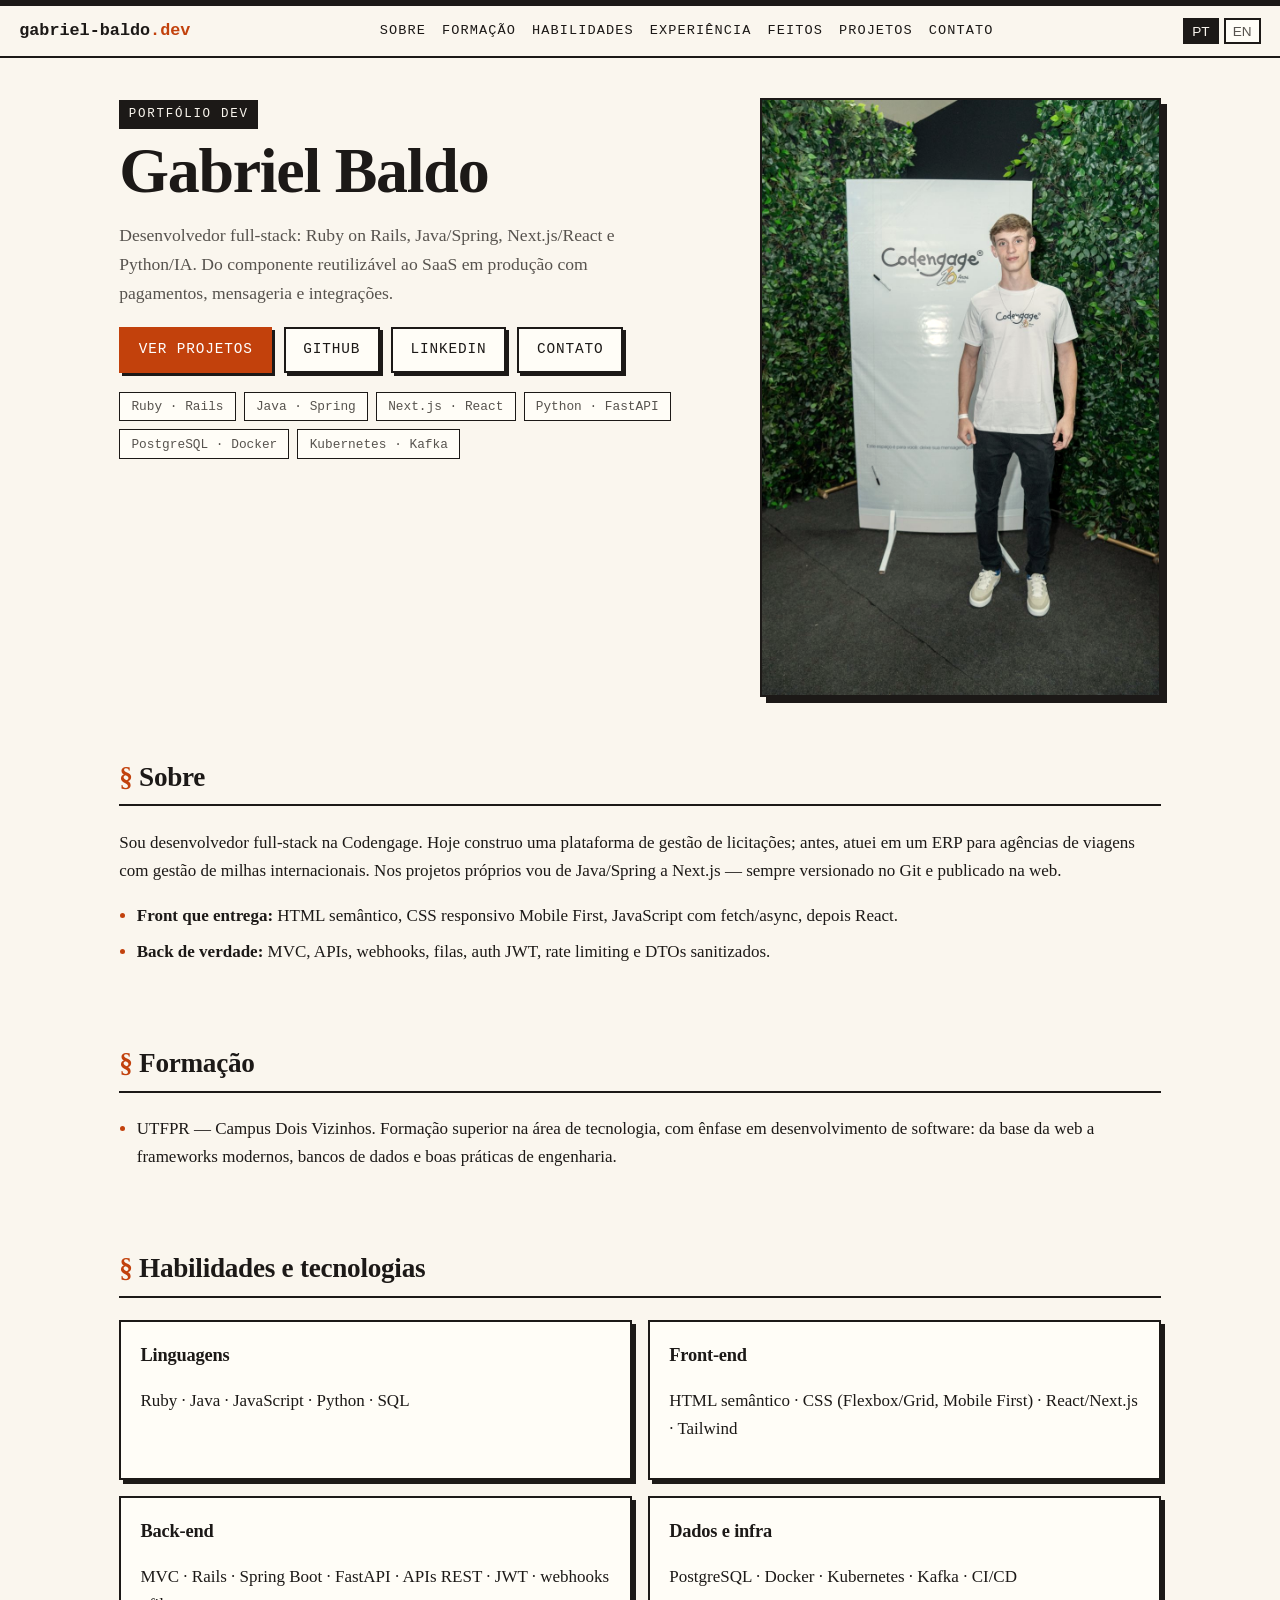
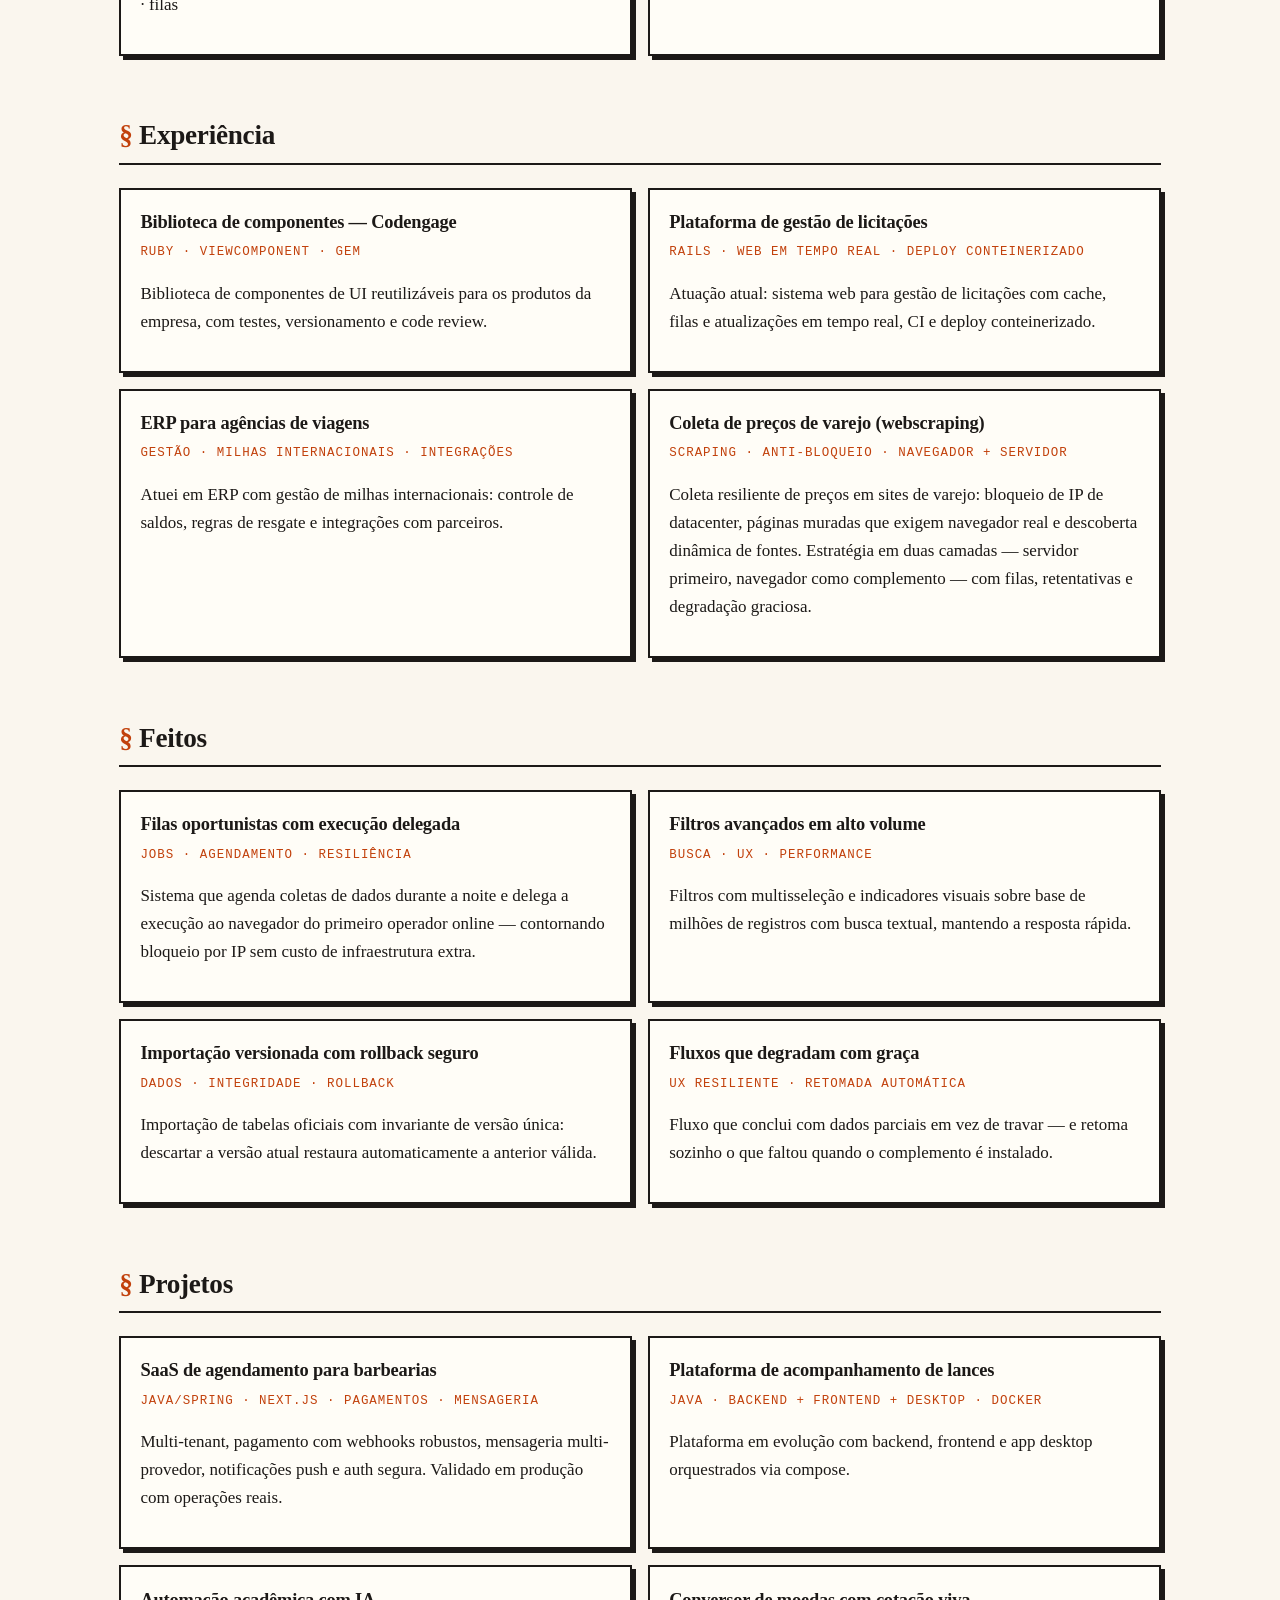
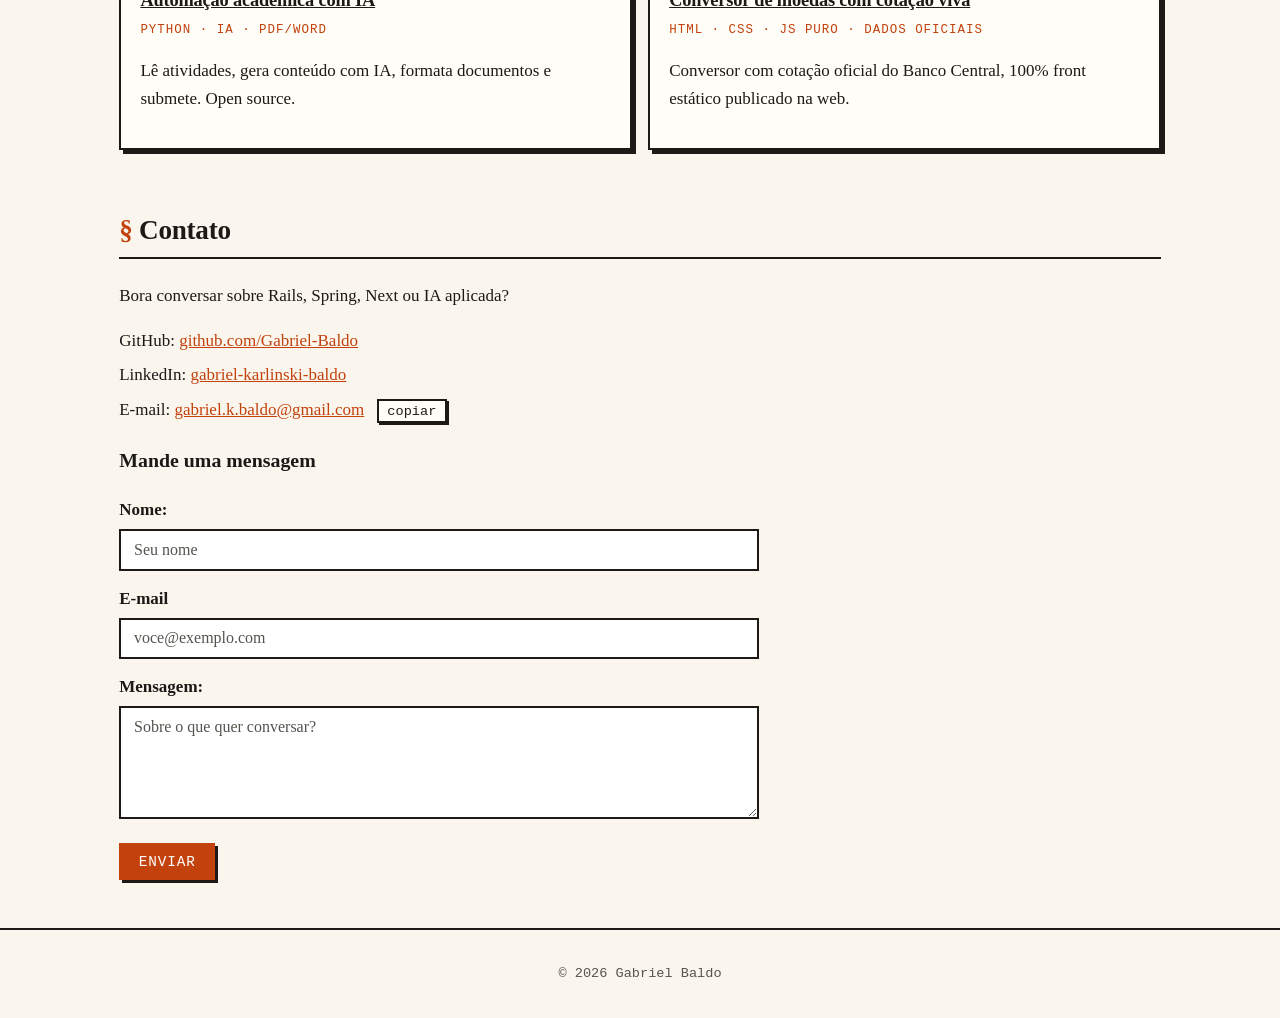
==== index.html @ fb7ac6d0 "feat: experiencia em webscraping de varejo e dificuldades" ====
<!DOCTYPE html>
<html lang="pt-BR">
<head>
  <meta charset="UTF-8">
  <meta name="viewport" content="width=device-width, initial-scale=1.0">
  <meta name="description" content="Gabriel Baldo — desenvolvedor full-stack (Ruby on Rails, Java/Spring, Next.js/React, Python/IA).">
  <meta property="og:title" content="Gabriel Baldo — Dev Portfolio">
  <meta property="og:description" content="Ruby on Rails · Java/Spring · Next.js/React · Python/IA.">
  <meta property="og:type" content="website">
  <meta property="og:image" content="assets/img/hero.jpg">
  <title>Gabriel Baldo — Dev Portfolio</title>
  <link rel="stylesheet" href="css/style.css">
  <link rel="icon" href="data:image/svg+xml,<svg xmlns='http://www.w3.org/2000/svg' viewBox='0 0 64 64'><rect width='64' height='64' fill='%231c1917'/><text x='32' y='43' font-family='monospace' font-size='28' font-weight='bold' fill='%23faf6ee' text-anchor='middle'>GB</text></svg>">
</head>
<body>
  <header class="topo">
    <a class="logo" href="#inicio">gabriel-baldo<span>.dev</span></a>
    <button id="menu-btn" aria-label="Abrir menu" aria-expanded="false">☰</button>
    <nav id="menu">
      <a href="#sobre" data-i18n="nav.sobre">Sobre</a>
      <a href="#formacao" data-i18n="nav.formacao">Formação</a>
      <a href="#habilidades" data-i18n="nav.habilidades">Habilidades</a>
      <a href="#experiencia" data-i18n="nav.experiencia">Experiência</a>
      <a href="#feitos" data-i18n="nav.feitos">Feitos</a>
      <a href="#projetos" data-i18n="nav.projetos">Projetos</a>
      <a href="#contato" data-i18n="nav.contato">Contato</a>
    </nav>
    <div class="lang-toggle" role="group" aria-label="Idioma / Language">
      <button type="button" data-lang="pt" aria-pressed="true" title="Português">PT</button>
      <button type="button" data-lang="en" aria-pressed="false" title="English">EN</button>
    </div>
  </header>

  <main id="inicio">
    <section class="hero">
      <div class="hero-texto">
        <p class="kicker" data-i18n="hero.kicker">Portfólio dev</p>
        <h1>Gabriel Baldo</h1>
        <p class="sub" data-i18n="hero.sub">Desenvolvedor full-stack: Ruby on Rails, Java/Spring, Next.js/React e Python/IA. Do componente reutilizável ao SaaS em produção com pagamentos, mensageria e integrações.</p>
        <div class="cta">
          <a class="btn primario" href="#projetos" data-i18n="cta.projetos">Ver projetos</a>
          <a class="btn" href="https://github.com/Gabriel-Baldo" target="_blank" rel="noopener">GitHub</a>
          <a class="btn" href="https://www.linkedin.com/in/gabriel-karlinski-baldo/" target="_blank" rel="noopener">LinkedIn</a>
          <a class="btn" href="#contato" data-i18n="cta.contato">Contato</a>
        </div>
        <ul class="stack-chips" aria-label="Stack principal">
          <li>Ruby · Rails</li>
          <li>Java · Spring</li>
          <li>Next.js · React</li>
          <li>Python · FastAPI</li>
          <li>PostgreSQL · Docker</li>
          <li>Kubernetes · Kafka</li>
        </ul>
      </div>
      <figure class="hero-foto">
        <img src="assets/img/hero.jpg" alt="Gabriel Baldo" width="900" height="1350" loading="eager" data-i18n-alt="hero.alt">
      </figure>
    </section>

    <section id="sobre">
      <h2 data-i18n="sobre.h2">Sobre</h2>
      <p data-i18n="sobre.p">Sou desenvolvedor full-stack na Codengage. No dia a dia construo uma plataforma de gestão de licitações e um ERP para agências de viagens com gestão de milhas internacionais. Nos projetos próprios vou de Java/Spring a Next.js — sempre versionado no Git e publicado na web.</p>
      <ul class="destaques">
        <li data-i18n-html="sobre.li1"><strong>Front que entrega:</strong> HTML semântico, CSS responsivo Mobile First, JavaScript com fetch/async, depois React.</li>
        <li data-i18n-html="sobre.li2"><strong>Back de verdade:</strong> MVC, APIs, webhooks, filas, auth JWT, rate limiting e DTOs sanitizados.</li>
      </ul>
    </section>

    <section id="formacao">
      <h2 data-i18n="formacao.h2">Formação</h2>
      <ul>
        <li data-i18n="formacao.li1"><strong>UTFPR — Campus Dois Vizinhos.</strong> Formação superior na área de tecnologia, com ênfase em desenvolvimento de software: da base da web a frameworks modernos, bancos de dados e boas práticas de engenharia.</li>
      </ul>
    </section>

    <section id="habilidades">
      <h2 data-i18n="hab.h2">Habilidades e tecnologias</h2>
      <div class="grid">
        <article class="card">
          <h3 data-i18n="hab.c1h">Linguagens</h3>
          <p>Ruby · Java · JavaScript · Python · SQL</p>
        </article>
        <article class="card">
          <h3 data-i18n="hab.c2h">Front-end</h3>
          <p data-i18n="hab.c2p">HTML semântico · CSS (Flexbox/Grid, Mobile First) · React/Next.js · Tailwind</p>
        </article>
        <article class="card">
          <h3 data-i18n="hab.c3h">Back-end</h3>
          <p data-i18n="hab.c3p">MVC · Rails · Spring Boot · FastAPI · APIs REST · JWT · webhooks · filas</p>
        </article>
        <article class="card">
          <h3 data-i18n="hab.c4h">Dados e infra</h3>
          <p data-i18n="hab.c4p">PostgreSQL · Docker · Kubernetes · Kafka · CI/CD</p>
        </article>
      </div>
    </section>

    <section id="experiencia">
      <h2 data-i18n="exp.h2">Experiência</h2>
      <div class="grid">
        <article class="card">
          <h3 data-i18n="exp.c1h">Codengage — Desenvolvedor full-stack</h3>
          <p class="meta" data-i18n="exp.c1m">Ruby · Componentes reutilizáveis · Produtos web</p>
          <p data-i18n="exp.c1p">Atuação em produtos da empresa, do componente reutilizável à regra de negócio, com testes, code review e deploy contínuo.</p>
        </article>
        <article class="card">
          <h3 data-i18n="exp.c2h">Plataforma de gestão de licitações</h3>
          <p class="meta" data-i18n="exp.c2m">Rails · Web em tempo real · Deploy conteinerizado</p>
          <p data-i18n="exp.c2p">Sistema web para gestão de licitações com cache, filas e atualizações em tempo real, CI e deploy conteinerizado.</p>
        </article>
        <article class="card">
          <h3 data-i18n="exp.c3h">ERP para agências de viagens</h3>
          <p class="meta" data-i18n="exp.c3m">Gestão · Milhas internacionais · Integrações</p>
          <p data-i18n="exp.c3p">Atuei em ERP com gestão de milhas internacionais: controle de saldos, regras de resgate e integrações com parceiros.</p>
        </article>
        <article class="card">
          <h3 data-i18n="exp.c4h">Coleta de preços de varejo (webscraping)</h3>
          <p class="meta" data-i18n="exp.c4m">Scraping · Anti-bloqueio · Navegador + servidor</p>
          <p data-i18n="exp.c4p">Coleta resiliente de preços em sites de varejo: bloqueio de IP de datacenter, páginas muradas que exigem navegador real e descoberta dinâmica de fontes. Estratégia em duas camadas — servidor primeiro, navegador como complemento — com filas, retentativas e degradação graciosa.</p>
        </article>
      </div>
    </section>

    <section id="feitos">
      <h2 data-i18n="feat.h2">Feitos</h2>
      <div class="grid">
        <article class="card">
          <h3 data-i18n="feat.c1h">Filas oportunistas com execução delegada</h3>
          <p class="meta" data-i18n="feat.c1m">Jobs · Agendamento · Resiliência</p>
          <p data-i18n="feat.c1p">Sistema que agenda coletas de dados durante a noite e delega a execução ao navegador do primeiro operador online — contornando bloqueio por IP sem custo de infraestrutura extra.</p>
        </article>
        <article class="card">
          <h3 data-i18n="feat.c2h">Filtros avançados em alto volume</h3>
          <p class="meta" data-i18n="feat.c2m">Busca · UX · Performance</p>
          <p data-i18n="feat.c2p">Filtros com multisseleção e indicadores visuais sobre base de milhões de registros com busca textual, mantendo a resposta rápida.</p>
        </article>
        <article class="card">
          <h3 data-i18n="feat.c3h">Importação versionada com rollback seguro</h3>
          <p class="meta" data-i18n="feat.c3m">Dados · Integridade · Rollback</p>
          <p data-i18n="feat.c3p">Importação de tabelas oficiais com invariante de versão única: descartar a versão atual restaura automaticamente a anterior válida.</p>
        </article>
        <article class="card">
          <h3 data-i18n="feat.c4h">Fluxos que degradam com graça</h3>
          <p class="meta" data-i18n="feat.c4m">UX resiliente · Retomada automática</p>
          <p data-i18n="feat.c4p">Fluxo que conclui com dados parciais em vez de travar — e retoma sozinho o que faltou quando o complemento é instalado.</p>
        </article>
      </div>
    </section>

    <section id="projetos">
      <h2 data-i18n="proj.h2">Projetos</h2>
      <div class="grid">
        <article class="card">
          <h3 data-i18n="proj.c1h">SaaS de agendamento para barbearias</h3>
          <p class="meta" data-i18n="proj.c1m">Java/Spring · Next.js · Pagamentos · Mensageria</p>
          <p data-i18n="proj.c1p">Multi-tenant, pagamento com webhooks robustos, mensageria multi-provedor, notificações push e auth segura. Validado em produção com operações reais.</p>
        </article>
        <article class="card">
          <h3 data-i18n="proj.c2h">Plataforma de acompanhamento de lances</h3>
          <p class="meta" data-i18n="proj.c2m">Java · Backend + frontend + desktop · Docker</p>
          <p data-i18n="proj.c2p">Plataforma em evolução com backend, frontend e app desktop orquestrados via compose.</p>
        </article>
        <article class="card">
          <h3><a href="https://github.com/Gabriel-Baldo/moodle-workflow" target="_blank" rel="noopener" data-i18n="proj.c3h">Automação acadêmica com IA</a></h3>
          <p class="meta" data-i18n="proj.c3m">Python · IA · PDF/Word</p>
          <p data-i18n="proj.c3p">Lê atividades, gera conteúdo com IA, formata documentos e submete. Open source.</p>
        </article>
        <article class="card">
          <h3><a href="https://github.com/Gabriel-Baldo/cambio-hoje" target="_blank" rel="noopener" data-i18n="proj.c4h">Conversor de moedas com cotação viva</a></h3>
          <p class="meta" data-i18n="proj.c4m">HTML · CSS · JS puro · Dados oficiais</p>
          <p data-i18n="proj.c4p">Conversor com cotação oficial do Banco Central, 100% front estático publicado na web.</p>
        </article>
      </div>
    </section>

    <section id="contato">
      <h2 data-i18n="cont.h2">Contato</h2>
      <p data-i18n="cont.p">Bora conversar sobre Rails, Spring, Next ou IA aplicada?</p>
      <ul class="contato-lista">
        <li>GitHub: <a href="https://github.com/Gabriel-Baldo" target="_blank" rel="noopener">github.com/Gabriel-Baldo</a></li>
        <li>LinkedIn: <a href="https://www.linkedin.com/in/gabriel-karlinski-baldo/" target="_blank" rel="noopener">gabriel-karlinski-baldo</a></li>
        <li><span data-i18n="cont.email">E-mail</span>: <a href="mailto:gabriel.k.baldo@gmail.com">gabriel.k.baldo@gmail.com</a> <button id="copiar-email" type="button" data-i18n="cont.copiar">copiar</button></li>
      </ul>
      <h3 data-i18n="cont.fh">Mande uma mensagem</h3>
      <form id="contato-form" action="mailto:gabriel.k.baldo@gmail.com" method="post" enctype="text/plain">
        <div>
          <label for="f-nome" data-i18n="cont.nome">Nome:</label>
          <input type="text" id="f-nome" name="nome" required data-i18n-ph="cont.nomePh" placeholder="Seu nome">
        </div>
        <div>
          <label for="f-email" data-i18n="cont.email">E-mail:</label>
          <input type="email" id="f-email" name="email" required data-i18n-ph="cont.emailPh" placeholder="voce@exemplo.com">
        </div>
        <div>
          <label for="f-msg" data-i18n="cont.msg">Mensagem:</label>
          <textarea id="f-msg" name="mensagem" rows="5" required data-i18n-ph="cont.msgPh" placeholder="Sobre o que quer conversar?"></textarea>
        </div>
        <button class="btn primario" type="submit" data-i18n="cont.enviar">Enviar</button>
      </form>
    </section>
  </main>

  <footer>
    <p>© <span id="ano">2026</span> Gabriel Baldo</p>
  </footer>

  <script src="js/main.js"></script>
</body>
</html>
---- css/style.css ----
/* Portfolio — identidade editorial: papel, tinta e um laranja queimado.
   Mobile First: a base é a experiência em telas pequenas;
   telas maiores ganham regras em @media (min-width: ...) no final. */
:root {
  --papel: #faf6ee;
  --tinta: #1c1917;
  --suave: #57534e;
  --linha: #1c1917;
  --queimado: #c2410c;
  --queimado-fundo: #ffedd5;
  --cartao: #fffdf7;
  --max: 1080px;
}
* { box-sizing: border-box; }
html { scroll-behavior: smooth; }
body {
  margin: 0;
  background: var(--papel);
  color: var(--tinta);
  font: 17px/1.65 Georgia, 'Times New Roman', serif;
  border-top: 6px solid var(--tinta);
}
img { max-width: 100%; height: auto; }
a { color: var(--queimado); }
a:hover { color: var(--tinta); }

/* Topo: masthead de jornal */
.topo {
  position: sticky; top: 0; z-index: 10;
  display: flex; align-items: center; justify-content: space-between; gap: .6rem;
  padding: .7rem 1.2rem;
  background: var(--papel);
  border-bottom: 2px solid var(--linha);
}
.logo {
  font-family: ui-monospace, 'Cascadia Mono', Menlo, Consolas, monospace;
  font-weight: 700; font-size: .95rem; color: var(--tinta); text-decoration: none;
  white-space: nowrap;
}
.logo:hover { color: var(--queimado); text-decoration: none; }
.logo span { color: var(--queimado); }
#menu-btn {
  background: var(--cartao); color: var(--tinta);
  border: 2px solid var(--linha); border-radius: 0;
  padding: .3rem .6rem; font-size: 1.1rem; cursor: pointer;
  box-shadow: 3px 3px 0 var(--linha);
}
#menu-btn:hover { background: var(--queimado-fundo); }
#menu-btn:active { box-shadow: 0 0 0 var(--linha); transform: translate(3px, 3px); }
#menu {
  display: none;
  position: absolute; top: 100%; right: .8rem;
  flex-direction: column; gap: .4rem;
  background: var(--cartao);
  border: 2px solid var(--linha); box-shadow: 4px 4px 0 var(--linha);
  padding: .8rem 1rem;
}
#menu.aberto { display: flex; }
#menu a {
  color: var(--tinta); text-decoration: none;
  font-family: ui-monospace, Menlo, Consolas, monospace;
  font-size: .85rem; text-transform: uppercase; letter-spacing: .08em;
}
#menu a:hover { color: var(--queimado); }

/* Toggle de idioma */
.lang-toggle { display: flex; gap: .3rem; }
.lang-toggle button {
  background: var(--cartao); color: var(--suave);
  border: 2px solid var(--linha); border-radius: 0;
  padding: .2rem .45rem; cursor: pointer; font-size: .85rem;
}
.lang-toggle button:hover { color: var(--tinta); }
.lang-toggle button[aria-pressed="true"] {
  background: var(--tinta); color: var(--papel); border-color: var(--tinta);
}

/* Conteúdo */
main { max-width: var(--max); margin: 0 auto; padding: 0 1.2rem 3rem; }
section { padding: 2.2rem 0 0; }
.kicker {
  display: inline-block;
  font-family: ui-monospace, Menlo, Consolas, monospace;
  font-size: .78rem; text-transform: uppercase; letter-spacing: .14em;
  color: var(--papel); background: var(--tinta);
  padding: .25rem .6rem; margin: 0;
}
h1 {
  font-size: clamp(2.4rem, 9vw, 4rem);
  line-height: 1.02; letter-spacing: -0.02em;
  margin: .6rem 0 .4rem;
}
h2 {
  font-size: 1.5rem; letter-spacing: -0.01em;
  border-bottom: 2px solid var(--linha); padding-bottom: .3rem;
}
h2::before { content: "§ "; color: var(--queimado); }
.sub { color: var(--suave); max-width: 60ch; font-size: 1.1rem; }

/* Hero empilhado no mobile */
.hero { display: grid; grid-template-columns: 1fr; gap: 1.5rem; padding-top: 2rem; }
.cta { display: flex; gap: .7rem; flex-wrap: wrap; margin: 1.2rem 0; }
.btn {
  display: inline-block; padding: .55rem 1.1rem;
  border: 2px solid var(--linha); border-radius: 0;
  color: var(--tinta); text-decoration: none; background: var(--cartao);
  font-family: ui-monospace, Menlo, Consolas, monospace;
  font-size: .9rem; text-transform: uppercase; letter-spacing: .06em;
  box-shadow: 3px 3px 0 var(--linha);
  cursor: pointer;
}
.btn:hover { background: var(--queimado-fundo); color: var(--tinta); text-decoration: none; }
.btn:active { box-shadow: 0 0 0 var(--linha); transform: translate(3px, 3px); }
.btn.primario { background: var(--queimado); border-color: var(--queimado); color: #fff; box-shadow: 3px 3px 0 var(--tinta); }
.btn.primario:hover { background: var(--tinta); color: #fff; }
.stack-chips { display: flex; flex-wrap: wrap; gap: .5rem; padding: 0; list-style: none; }
.stack-chips li {
  border: 1px solid var(--linha); background: var(--cartao);
  padding: .2rem .7rem;
  font-family: ui-monospace, Menlo, Consolas, monospace;
  font-size: .8rem; color: var(--suave);
}
.hero-foto { margin: 0; border: 2px solid var(--linha); box-shadow: 6px 6px 0 var(--linha); }
.hero-foto img, .foto img { width: 100%; height: auto; display: block; filter: sepia(.18) contrast(1.02); }
figcaption {
  font-family: ui-monospace, Menlo, Consolas, monospace;
  font-size: .78rem; color: var(--suave);
  border-top: 2px solid var(--linha); padding: .4rem .6rem;
  background: var(--cartao);
}

/* Cards: papel com sombra dura */
.grid { display: grid; grid-template-columns: 1fr; gap: 1rem; }
.card {
  background: var(--cartao); border: 2px solid var(--linha);
  box-shadow: 4px 4px 0 var(--linha);
  padding: 1.1rem 1.2rem;
}
.card h3 { margin: 0 0 .3rem; font-size: 1.15rem; letter-spacing: -0.01em; }
.card h3 a { color: var(--tinta); }
.card h3 a:hover { color: var(--queimado); }
.meta {
  font-family: ui-monospace, Menlo, Consolas, monospace;
  font-size: .78rem; text-transform: uppercase; letter-spacing: .08em;
  color: var(--queimado); margin: 0 0 .6rem;
}
#formacao ul, .destaques { padding-left: 1.1rem; }
#formacao li, .destaques li { margin-bottom: .5rem; }
#formacao li::marker, .destaques li::marker { color: var(--queimado); }
.contato-lista { list-style: none; padding: 0; }
.contato-lista li { margin: .4rem 0; }
#copiar-email {
  margin-left: .5rem; cursor: pointer;
  background: var(--cartao); color: var(--tinta);
  border: 2px solid var(--linha); padding: .15rem .55rem;
  font-family: ui-monospace, Menlo, Consolas, monospace; font-size: .85rem;
  box-shadow: 2px 2px 0 var(--linha);
}
#copiar-email:hover { background: var(--queimado-fundo); }

/* Formulário */
form { max-width: 100%; }
form div { margin-bottom: .9rem; }
label { display: block; font-weight: 700; margin-bottom: .3rem; }
input, textarea {
  width: 100%; max-width: 100%;
  padding: .6rem .8rem; font-size: 1rem; font-family: inherit;
  color: var(--tinta); background: #fff;
  border: 2px solid var(--linha); border-radius: 0;
}
input:focus, textarea:focus { outline: 3px solid var(--queimado-fundo); border-color: var(--queimado); }
textarea { resize: vertical; }
input::placeholder, textarea::placeholder { color: var(--suave); }

footer {
  border-top: 2px solid var(--linha);
  text-align: center; color: var(--suave);
  font-family: ui-monospace, Menlo, Consolas, monospace; font-size: .85rem;
  padding: 1.2rem;
}

/* Telas médias: 2 colunas nos cards */
@media (min-width: 600px) {
  .grid { grid-template-columns: repeat(2, 1fr); }
}

/* Telas grandes: hero lado a lado + navegação inline */
@media (min-width: 900px) {
  h2 { font-size: 1.7rem; }
  .logo { font-size: 1.05rem; }
  .hero { grid-template-columns: 1.2fr .8fr; gap: 2.5rem; align-items: start; padding-top: 2.5rem; }
  #menu-btn { display: none; }
  #menu {
    display: flex; position: static;
    flex-direction: row; gap: 1rem;
    background: none; border: none; box-shadow: none; padding: 0;
  }
  form { max-width: 640px; }
}
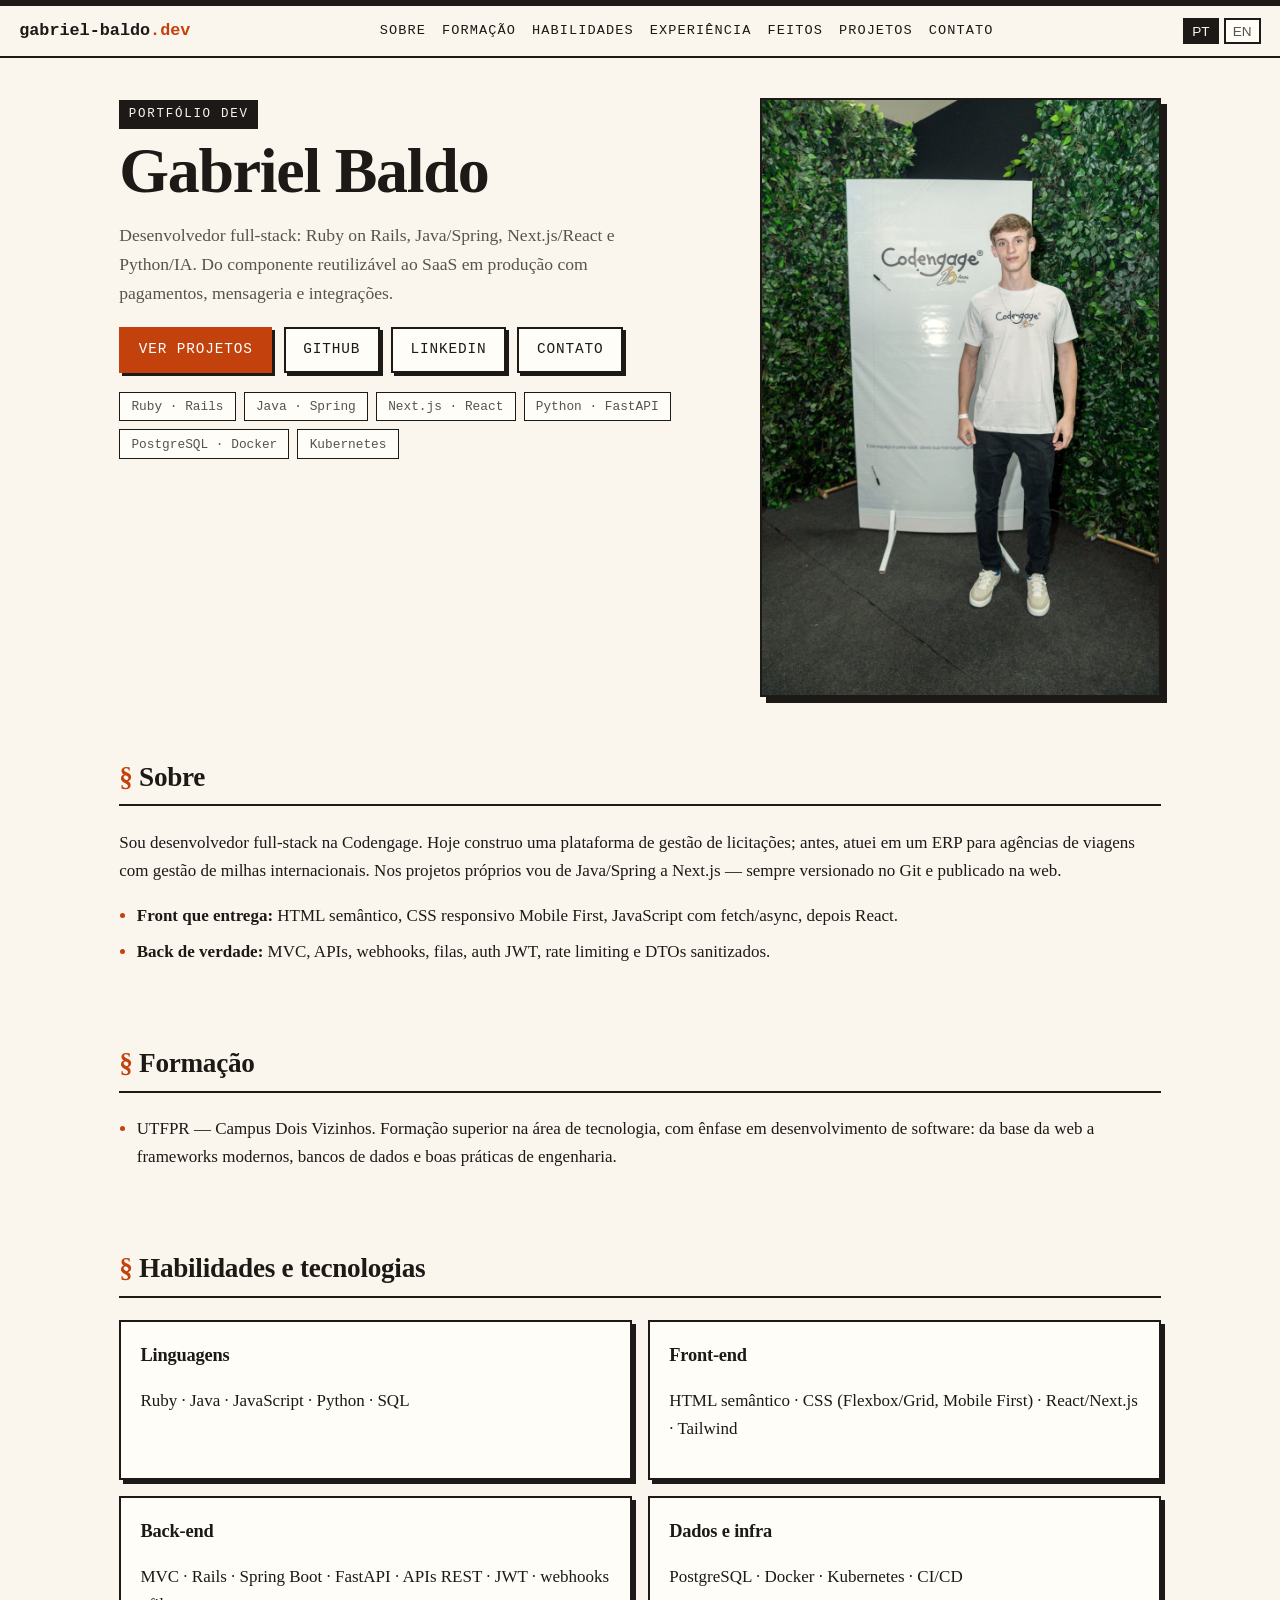
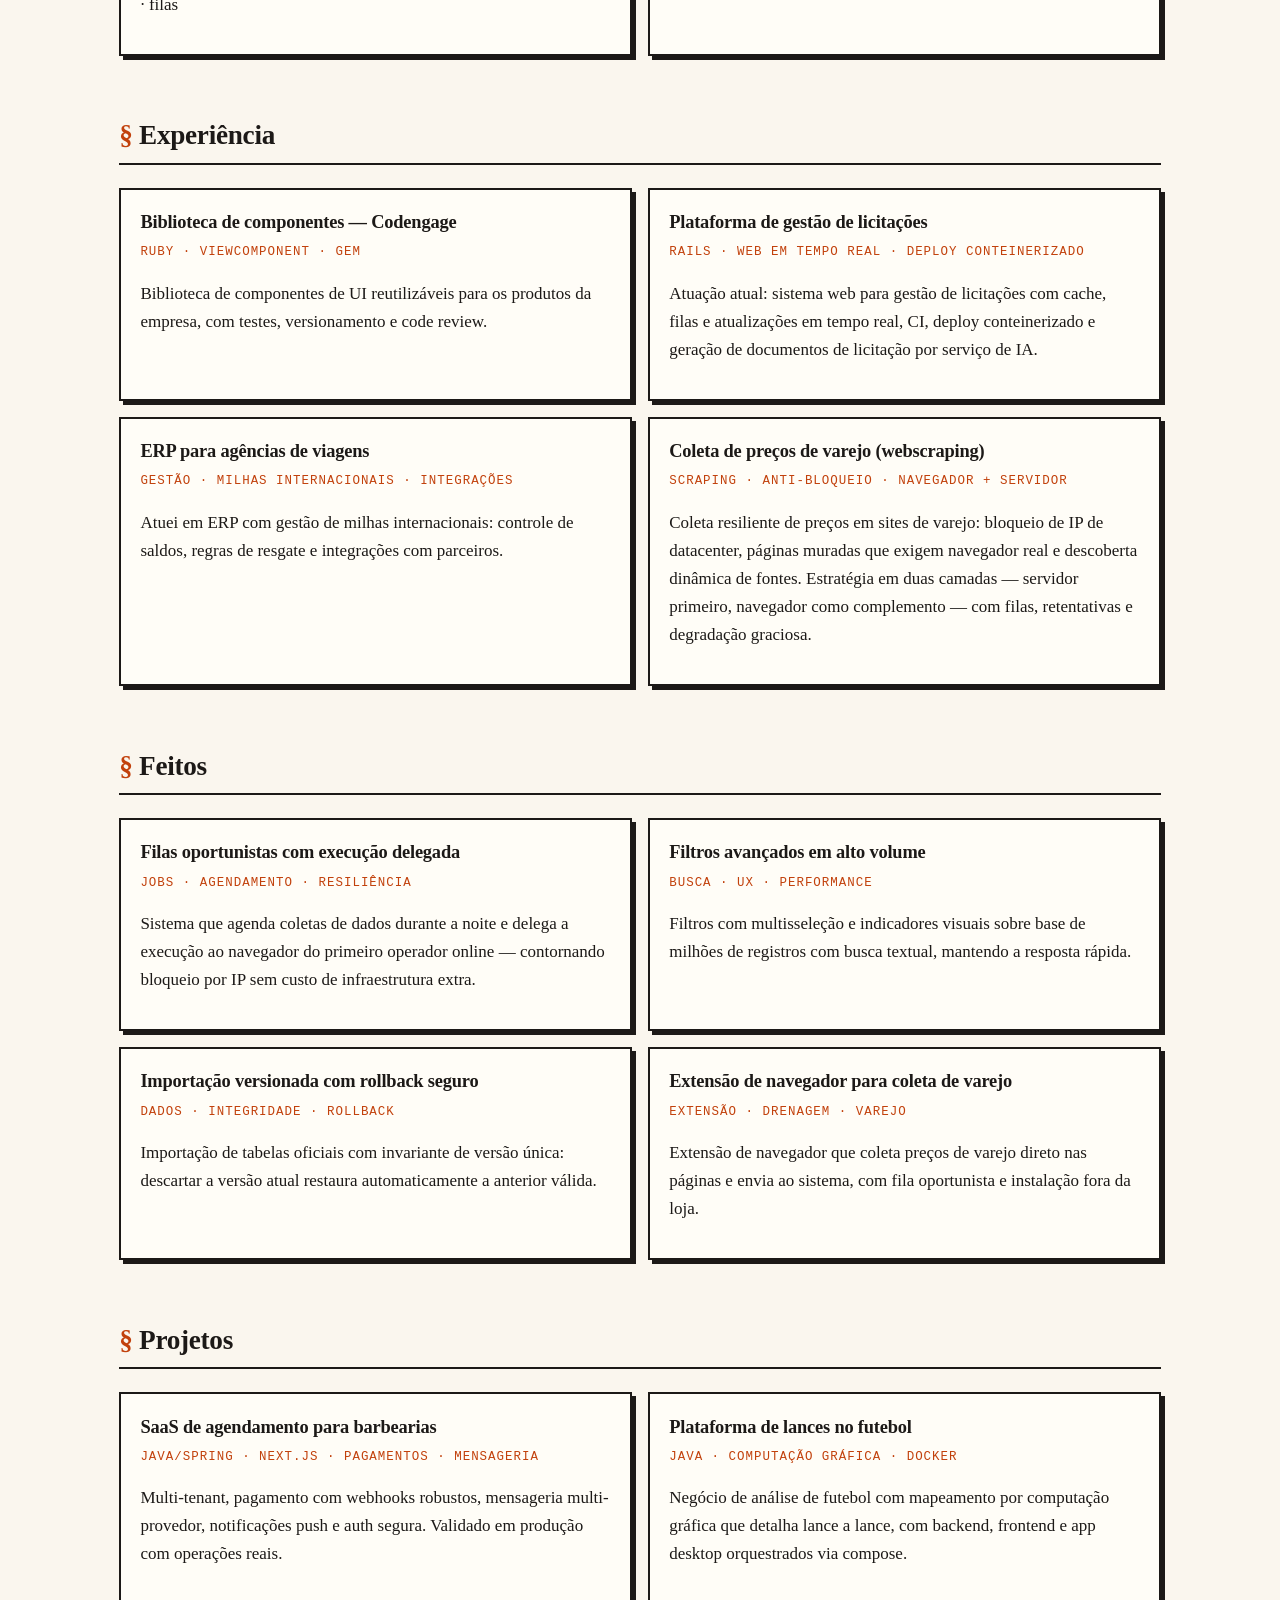
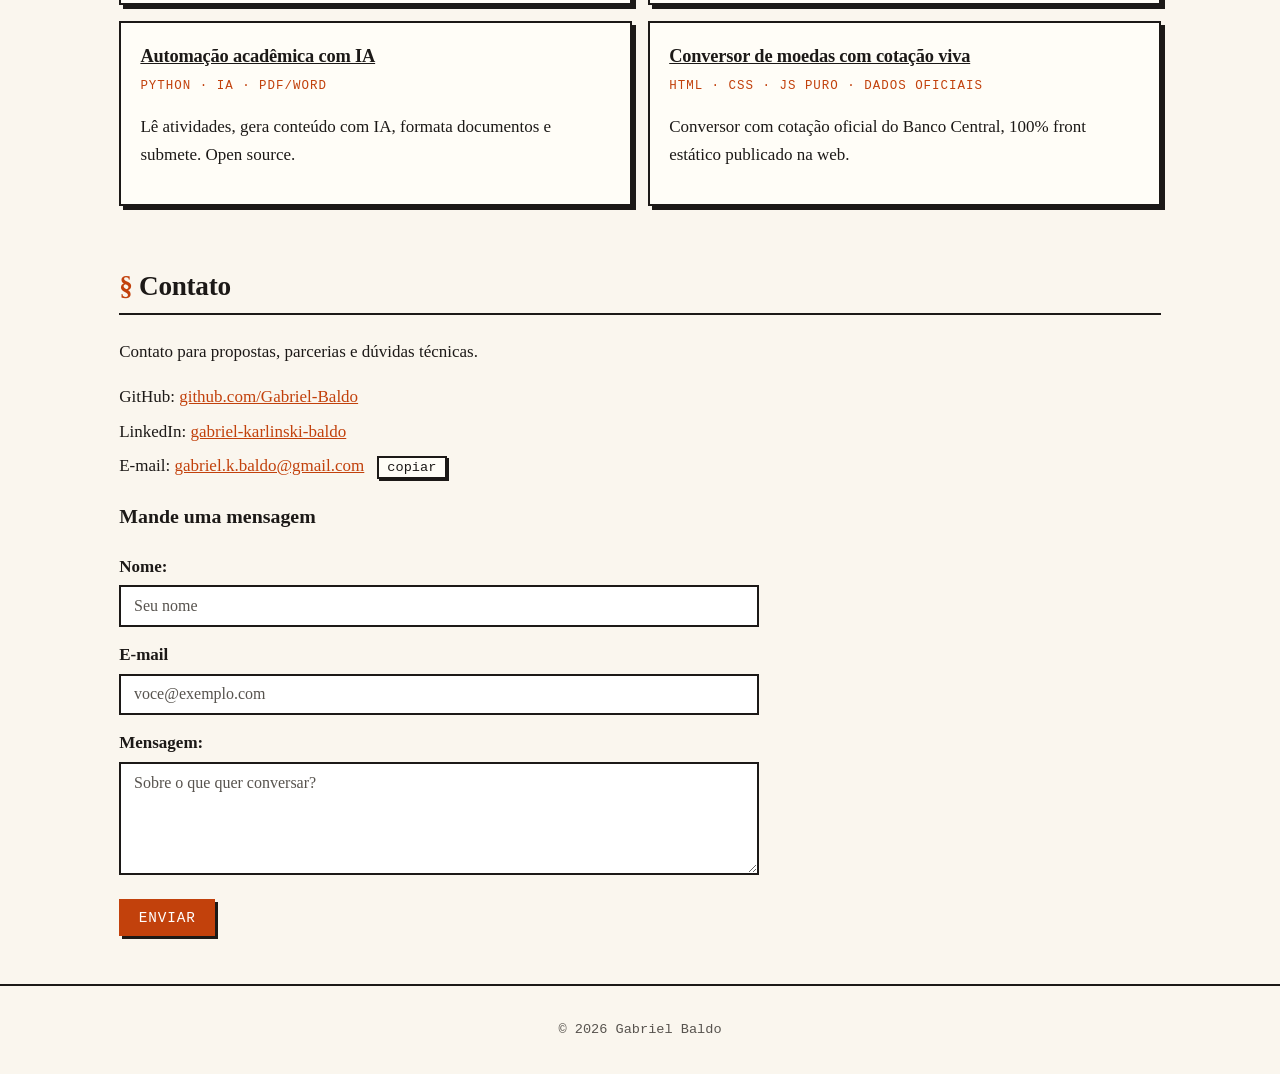
==== commit f9096db8: "feat: conteudo objetivo, sem kafka, sem comentarios" ====
--- a/index.html
+++ b/index.html
@@ -49,7 +49,7 @@
           <li>Next.js · React</li>
           <li>Python · FastAPI</li>
           <li>PostgreSQL · Docker</li>
-          <li>Kubernetes · Kafka</li>
+          <li>Kubernetes</li>
         </ul>
       </div>
       <figure class="hero-foto">
@@ -106,7 +106,7 @@
         <article class="card">
           <h3 data-i18n="exp.c2h">Plataforma de gestão de licitações</h3>
           <p class="meta" data-i18n="exp.c2m">Rails · Web em tempo real · Deploy conteinerizado</p>
-          <p data-i18n="exp.c2p">Sistema web para gestão de licitações com cache, filas e atualizações em tempo real, CI e deploy conteinerizado.</p>
+          <p data-i18n="exp.c2p">Atuação atual: sistema web para gestão de licitações com cache, filas e atualizações em tempo real, CI, deploy conteinerizado e geração de documentos de licitação por serviço de IA.</p>
         </article>
         <article class="card">
           <h3 data-i18n="exp.c3h">ERP para agências de viagens</h3>
@@ -140,9 +140,9 @@
           <p data-i18n="feat.c3p">Importação de tabelas oficiais com invariante de versão única: descartar a versão atual restaura automaticamente a anterior válida.</p>
         </article>
         <article class="card">
-          <h3 data-i18n="feat.c4h">Fluxos que degradam com graça</h3>
-          <p class="meta" data-i18n="feat.c4m">UX resiliente · Retomada automática</p>
-          <p data-i18n="feat.c4p">Fluxo que conclui com dados parciais em vez de travar — e retoma sozinho o que faltou quando o complemento é instalado.</p>
+          <h3 data-i18n="feat.c4h">Extensão de navegador para coleta de varejo</h3>
+          <p class="meta" data-i18n="feat.c4m">Extensão · Drenagem · Varejo</p>
+          <p data-i18n="feat.c4p">Extensão de navegador que coleta preços de varejo direto nas páginas e envia ao sistema, com fila oportunista e instalação fora da loja.</p>
         </article>
       </div>
     </section>
@@ -156,9 +156,9 @@
           <p data-i18n="proj.c1p">Multi-tenant, pagamento com webhooks robustos, mensageria multi-provedor, notificações push e auth segura. Validado em produção com operações reais.</p>
         </article>
         <article class="card">
-          <h3 data-i18n="proj.c2h">Plataforma de acompanhamento de lances</h3>
-          <p class="meta" data-i18n="proj.c2m">Java · Backend + frontend + desktop · Docker</p>
-          <p data-i18n="proj.c2p">Plataforma em evolução com backend, frontend e app desktop orquestrados via compose.</p>
+          <h3 data-i18n="proj.c2h">Plataforma de lances no futebol</h3>
+          <p class="meta" data-i18n="proj.c2m">Java · Computação gráfica · Docker</p>
+          <p data-i18n="proj.c2p">Negócio de análise de futebol com mapeamento por computação gráfica que detalha lance a lance, com backend, frontend e app desktop orquestrados via compose.</p>
         </article>
         <article class="card">
           <h3><a href="https://github.com/Gabriel-Baldo/moodle-workflow" target="_blank" rel="noopener" data-i18n="proj.c3h">Automação acadêmica com IA</a></h3>
@@ -175,7 +175,7 @@
 
     <section id="contato">
       <h2 data-i18n="cont.h2">Contato</h2>
-      <p data-i18n="cont.p">Bora conversar sobre Rails, Spring, Next ou IA aplicada?</p>
+      <p data-i18n="cont.p">Contato para propostas, parcerias e dúvidas técnicas.</p>
       <ul class="contato-lista">
         <li>GitHub: <a href="https://github.com/Gabriel-Baldo" target="_blank" rel="noopener">github.com/Gabriel-Baldo</a></li>
         <li>LinkedIn: <a href="https://www.linkedin.com/in/gabriel-karlinski-baldo/" target="_blank" rel="noopener">gabriel-karlinski-baldo</a></li>
--- a/css/style.css
+++ b/css/style.css
@@ -1,6 +1,3 @@
-/* Portfolio — identidade editorial: papel, tinta e um laranja queimado.
-   Mobile First: a base é a experiência em telas pequenas;
-   telas maiores ganham regras em @media (min-width: ...) no final. */
 :root {
   --papel: #faf6ee;
   --tinta: #1c1917;
@@ -24,7 +21,6 @@
 a { color: var(--queimado); }
 a:hover { color: var(--tinta); }
 
-/* Topo: masthead de jornal */
 .topo {
   position: sticky; top: 0; z-index: 10;
   display: flex; align-items: center; justify-content: space-between; gap: .6rem;
@@ -63,7 +59,6 @@
 }
 #menu a:hover { color: var(--queimado); }
 
-/* Toggle de idioma */
 .lang-toggle { display: flex; gap: .3rem; }
 .lang-toggle button {
   background: var(--cartao); color: var(--suave);
@@ -75,7 +70,6 @@
   background: var(--tinta); color: var(--papel); border-color: var(--tinta);
 }
 
-/* Conteúdo */
 main { max-width: var(--max); margin: 0 auto; padding: 0 1.2rem 3rem; }
 section { padding: 2.2rem 0 0; }
 .kicker {
@@ -97,7 +91,6 @@
 h2::before { content: "§ "; color: var(--queimado); }
 .sub { color: var(--suave); max-width: 60ch; font-size: 1.1rem; }
 
-/* Hero empilhado no mobile */
 .hero { display: grid; grid-template-columns: 1fr; gap: 1.5rem; padding-top: 2rem; }
 .cta { display: flex; gap: .7rem; flex-wrap: wrap; margin: 1.2rem 0; }
 .btn {
@@ -129,7 +122,6 @@
   background: var(--cartao);
 }
 
-/* Cards: papel com sombra dura */
 .grid { display: grid; grid-template-columns: 1fr; gap: 1rem; }
 .card {
   background: var(--cartao); border: 2px solid var(--linha);
@@ -158,7 +150,6 @@
 }
 #copiar-email:hover { background: var(--queimado-fundo); }
 
-/* Formulário */
 form { max-width: 100%; }
 form div { margin-bottom: .9rem; }
 label { display: block; font-weight: 700; margin-bottom: .3rem; }
@@ -179,12 +170,10 @@
   padding: 1.2rem;
 }
 
-/* Telas médias: 2 colunas nos cards */
 @media (min-width: 600px) {
   .grid { grid-template-columns: repeat(2, 1fr); }
 }
 
-/* Telas grandes: hero lado a lado + navegação inline */
 @media (min-width: 900px) {
   h2 { font-size: 1.7rem; }
   .logo { font-size: 1.05rem; }
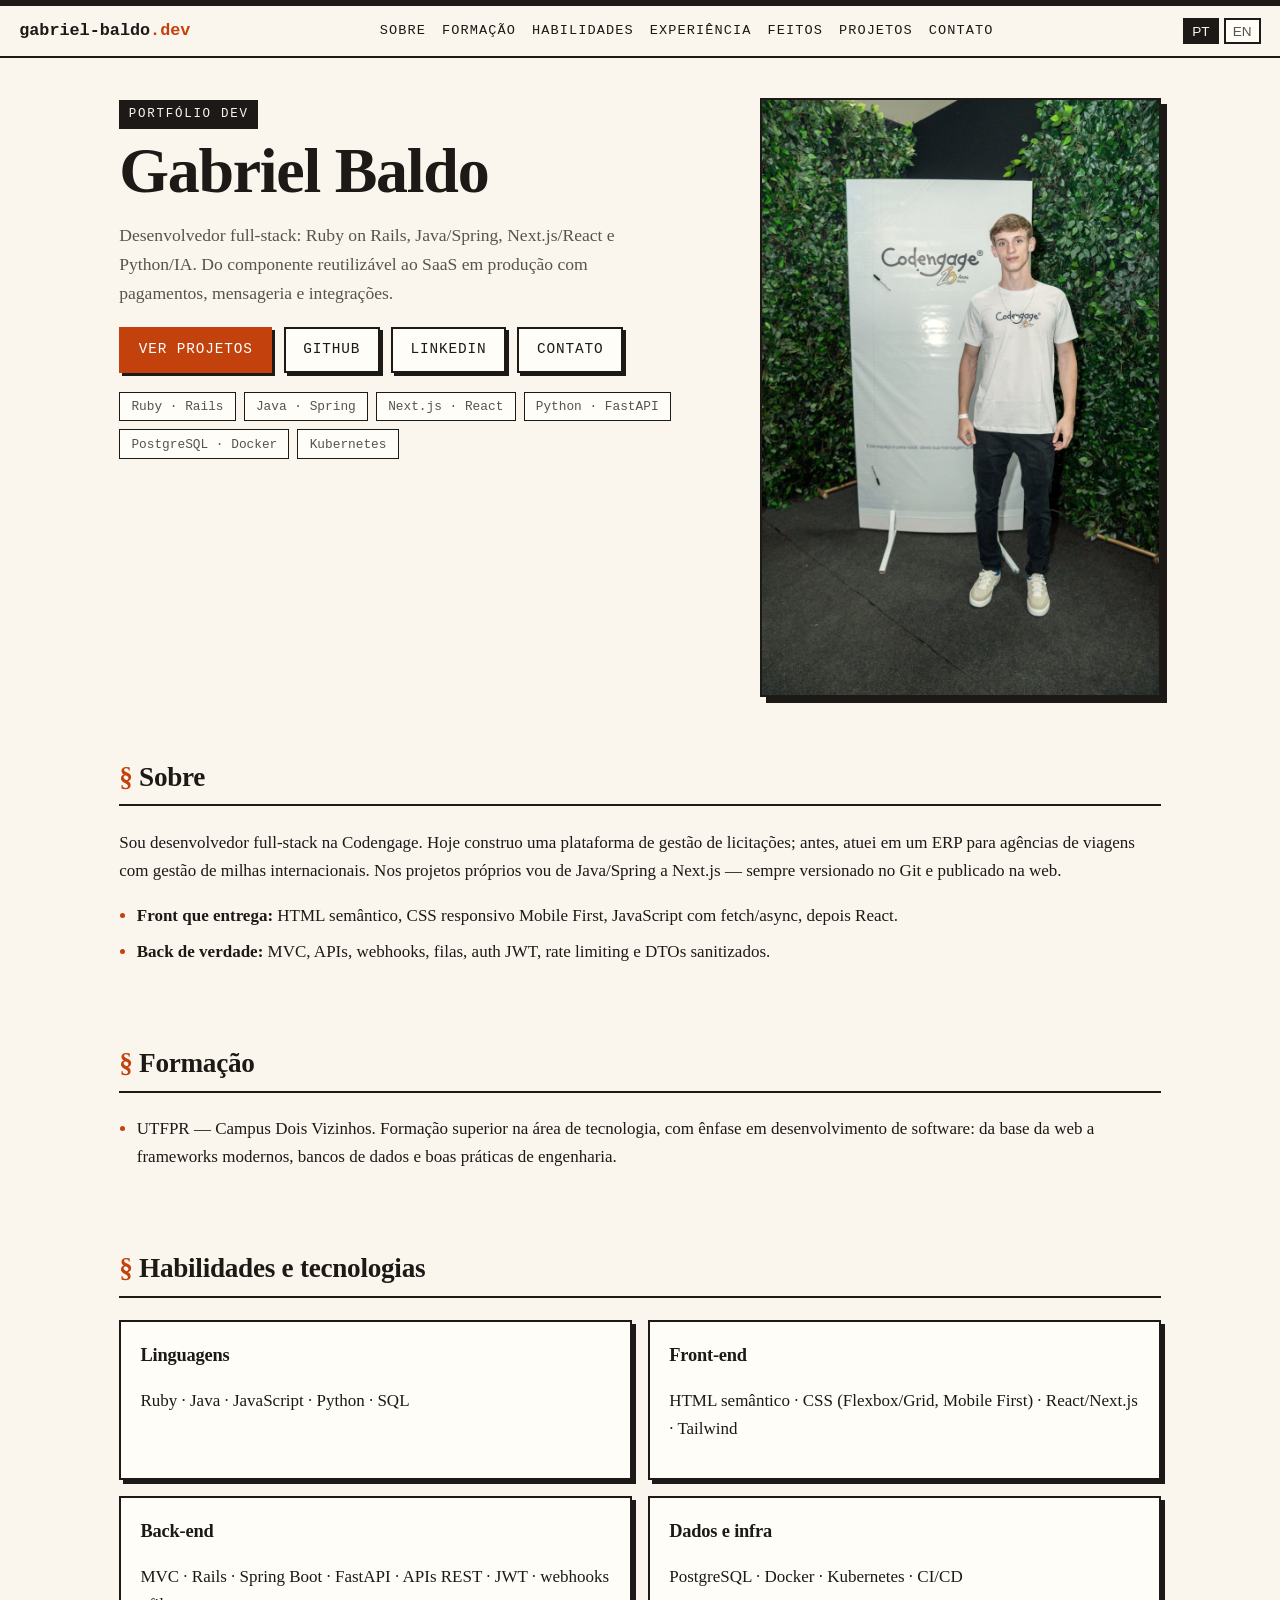
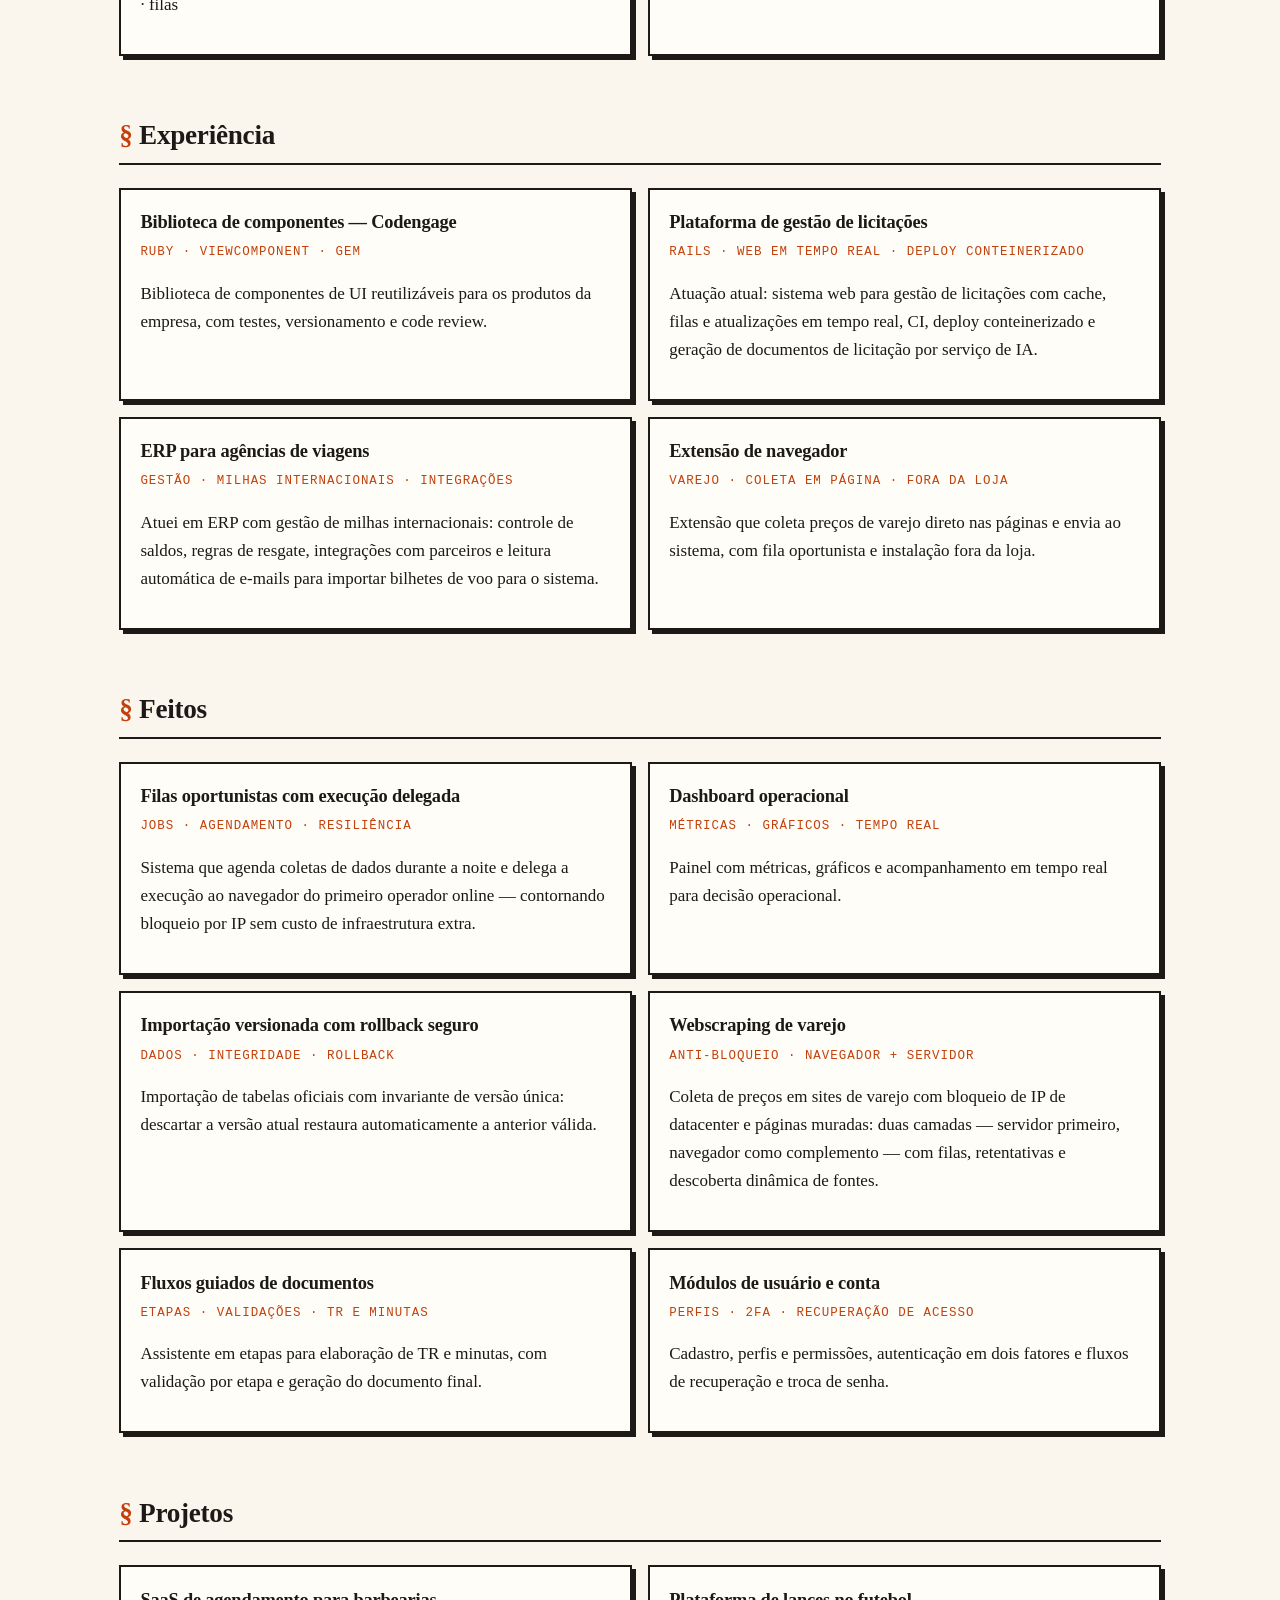
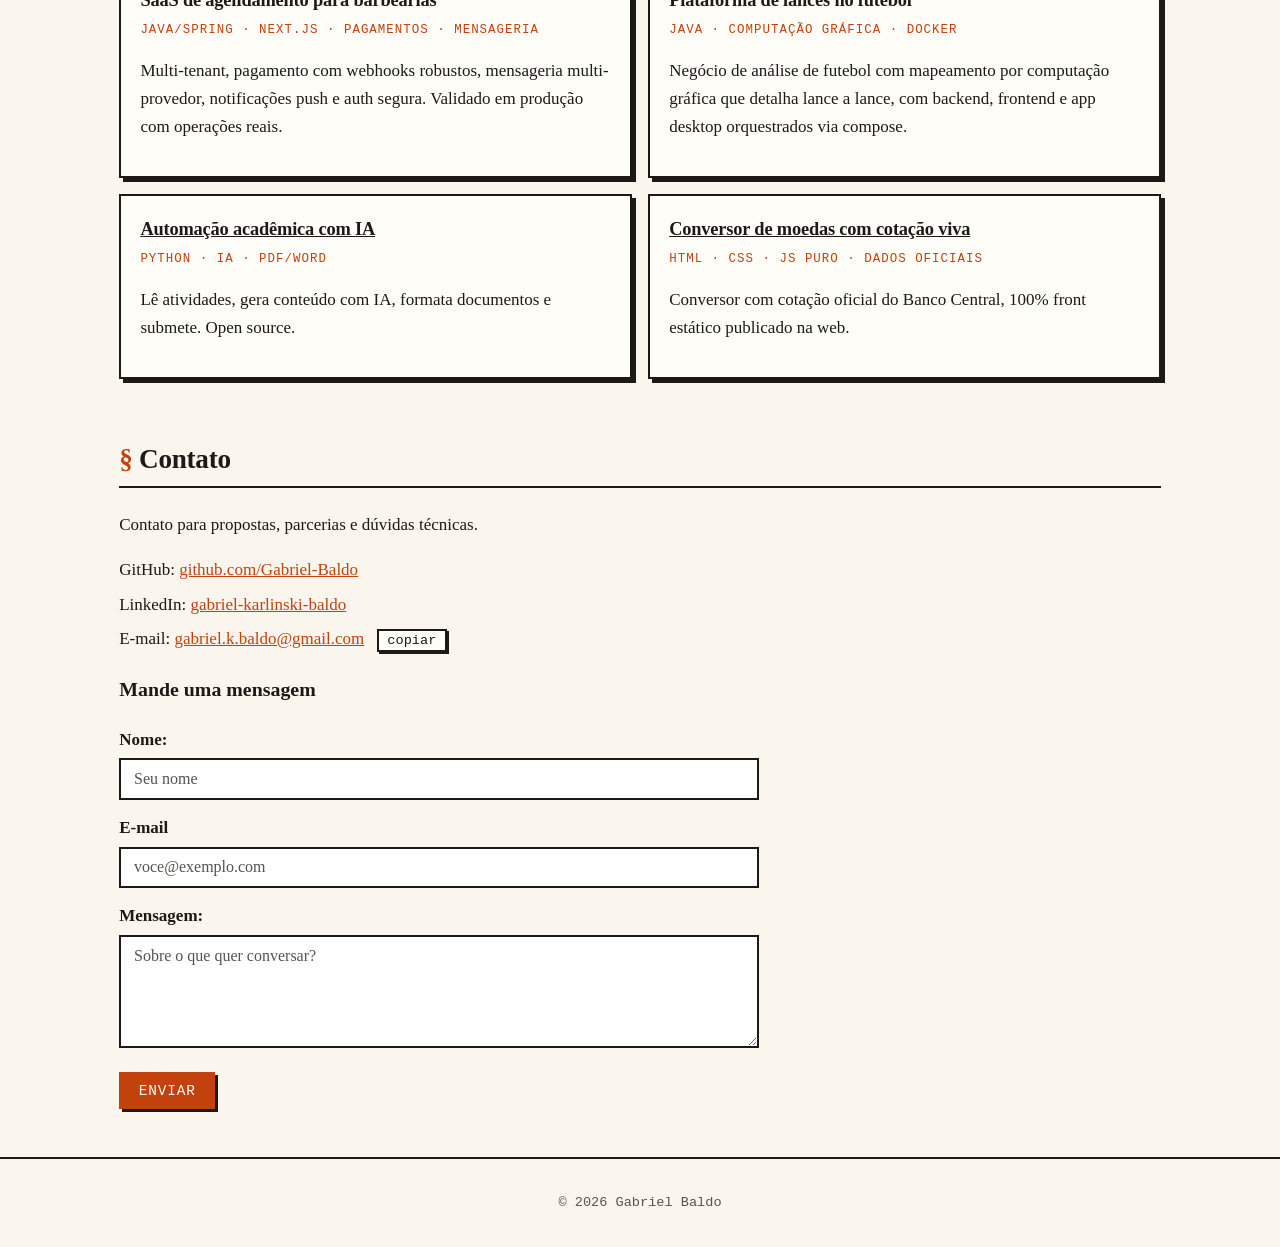
==== commit f4dda8b2: "feat: extensao na experiencia, feitos reais ampliados" ====
--- a/index.html
+++ b/index.html
@@ -90,7 +90,7 @@
         </article>
         <article class="card">
           <h3 data-i18n="hab.c4h">Dados e infra</h3>
-          <p data-i18n="hab.c4p">PostgreSQL · Docker · Kubernetes · Kafka · CI/CD</p>
+          <p data-i18n="hab.c4p">PostgreSQL · Docker · Kubernetes · CI/CD</p>
         </article>
       </div>
     </section>
@@ -111,12 +111,12 @@
         <article class="card">
           <h3 data-i18n="exp.c3h">ERP para agências de viagens</h3>
           <p class="meta" data-i18n="exp.c3m">Gestão · Milhas internacionais · Integrações</p>
-          <p data-i18n="exp.c3p">Atuei em ERP com gestão de milhas internacionais: controle de saldos, regras de resgate e integrações com parceiros.</p>
-        </article>
-        <article class="card">
-          <h3 data-i18n="exp.c4h">Coleta de preços de varejo (webscraping)</h3>
-          <p class="meta" data-i18n="exp.c4m">Scraping · Anti-bloqueio · Navegador + servidor</p>
-          <p data-i18n="exp.c4p">Coleta resiliente de preços em sites de varejo: bloqueio de IP de datacenter, páginas muradas que exigem navegador real e descoberta dinâmica de fontes. Estratégia em duas camadas — servidor primeiro, navegador como complemento — com filas, retentativas e degradação graciosa.</p>
+          <p data-i18n="exp.c3p">Atuei em ERP com gestão de milhas internacionais: controle de saldos, regras de resgate, integrações com parceiros e leitura automática de e-mails para importar bilhetes de voo para o sistema.</p>
+        </article>
+        <article class="card">
+          <h3 data-i18n="exp.c4h">Extensão de navegador</h3>
+          <p class="meta" data-i18n="exp.c4m">Varejo · Coleta em página · Fora da loja</p>
+          <p data-i18n="exp.c4p">Extensão que coleta preços de varejo direto nas páginas e envia ao sistema, com fila oportunista e instalação fora da loja.</p>
         </article>
       </div>
     </section>
@@ -130,9 +130,9 @@
           <p data-i18n="feat.c1p">Sistema que agenda coletas de dados durante a noite e delega a execução ao navegador do primeiro operador online — contornando bloqueio por IP sem custo de infraestrutura extra.</p>
         </article>
         <article class="card">
-          <h3 data-i18n="feat.c2h">Filtros avançados em alto volume</h3>
-          <p class="meta" data-i18n="feat.c2m">Busca · UX · Performance</p>
-          <p data-i18n="feat.c2p">Filtros com multisseleção e indicadores visuais sobre base de milhões de registros com busca textual, mantendo a resposta rápida.</p>
+          <h3 data-i18n="feat.c2h">Dashboard operacional</h3>
+          <p class="meta" data-i18n="feat.c2m">Métricas · Gráficos · Tempo real</p>
+          <p data-i18n="feat.c2p">Painel com métricas, gráficos e acompanhamento em tempo real para decisão operacional.</p>
         </article>
         <article class="card">
           <h3 data-i18n="feat.c3h">Importação versionada com rollback seguro</h3>
@@ -140,9 +140,19 @@
           <p data-i18n="feat.c3p">Importação de tabelas oficiais com invariante de versão única: descartar a versão atual restaura automaticamente a anterior válida.</p>
         </article>
         <article class="card">
-          <h3 data-i18n="feat.c4h">Extensão de navegador para coleta de varejo</h3>
-          <p class="meta" data-i18n="feat.c4m">Extensão · Drenagem · Varejo</p>
-          <p data-i18n="feat.c4p">Extensão de navegador que coleta preços de varejo direto nas páginas e envia ao sistema, com fila oportunista e instalação fora da loja.</p>
+          <h3 data-i18n="feat.c4h">Webscraping de varejo</h3>
+          <p class="meta" data-i18n="feat.c4m">Anti-bloqueio · Navegador + servidor</p>
+          <p data-i18n="feat.c4p">Coleta de preços em sites de varejo com bloqueio de IP de datacenter e páginas muradas: duas camadas — servidor primeiro, navegador como complemento — com filas, retentativas e descoberta dinâmica de fontes.</p>
+        </article>
+        <article class="card">
+          <h3 data-i18n="feat.c5h">Fluxos guiados de documentos</h3>
+          <p class="meta" data-i18n="feat.c5m">Etapas · Validações · TR e minutas</p>
+          <p data-i18n="feat.c5p">Assistente em etapas para elaboração de TR e minutas, com validação por etapa e geração do documento final.</p>
+        </article>
+        <article class="card">
+          <h3 data-i18n="feat.c6h">Módulos de usuário e conta</h3>
+          <p class="meta" data-i18n="feat.c6m">Perfis · 2FA · Recuperação de acesso</p>
+          <p data-i18n="feat.c6p">Cadastro, perfis e permissões, autenticação em dois fatores e fluxos de recuperação e troca de senha.</p>
         </article>
       </div>
     </section>
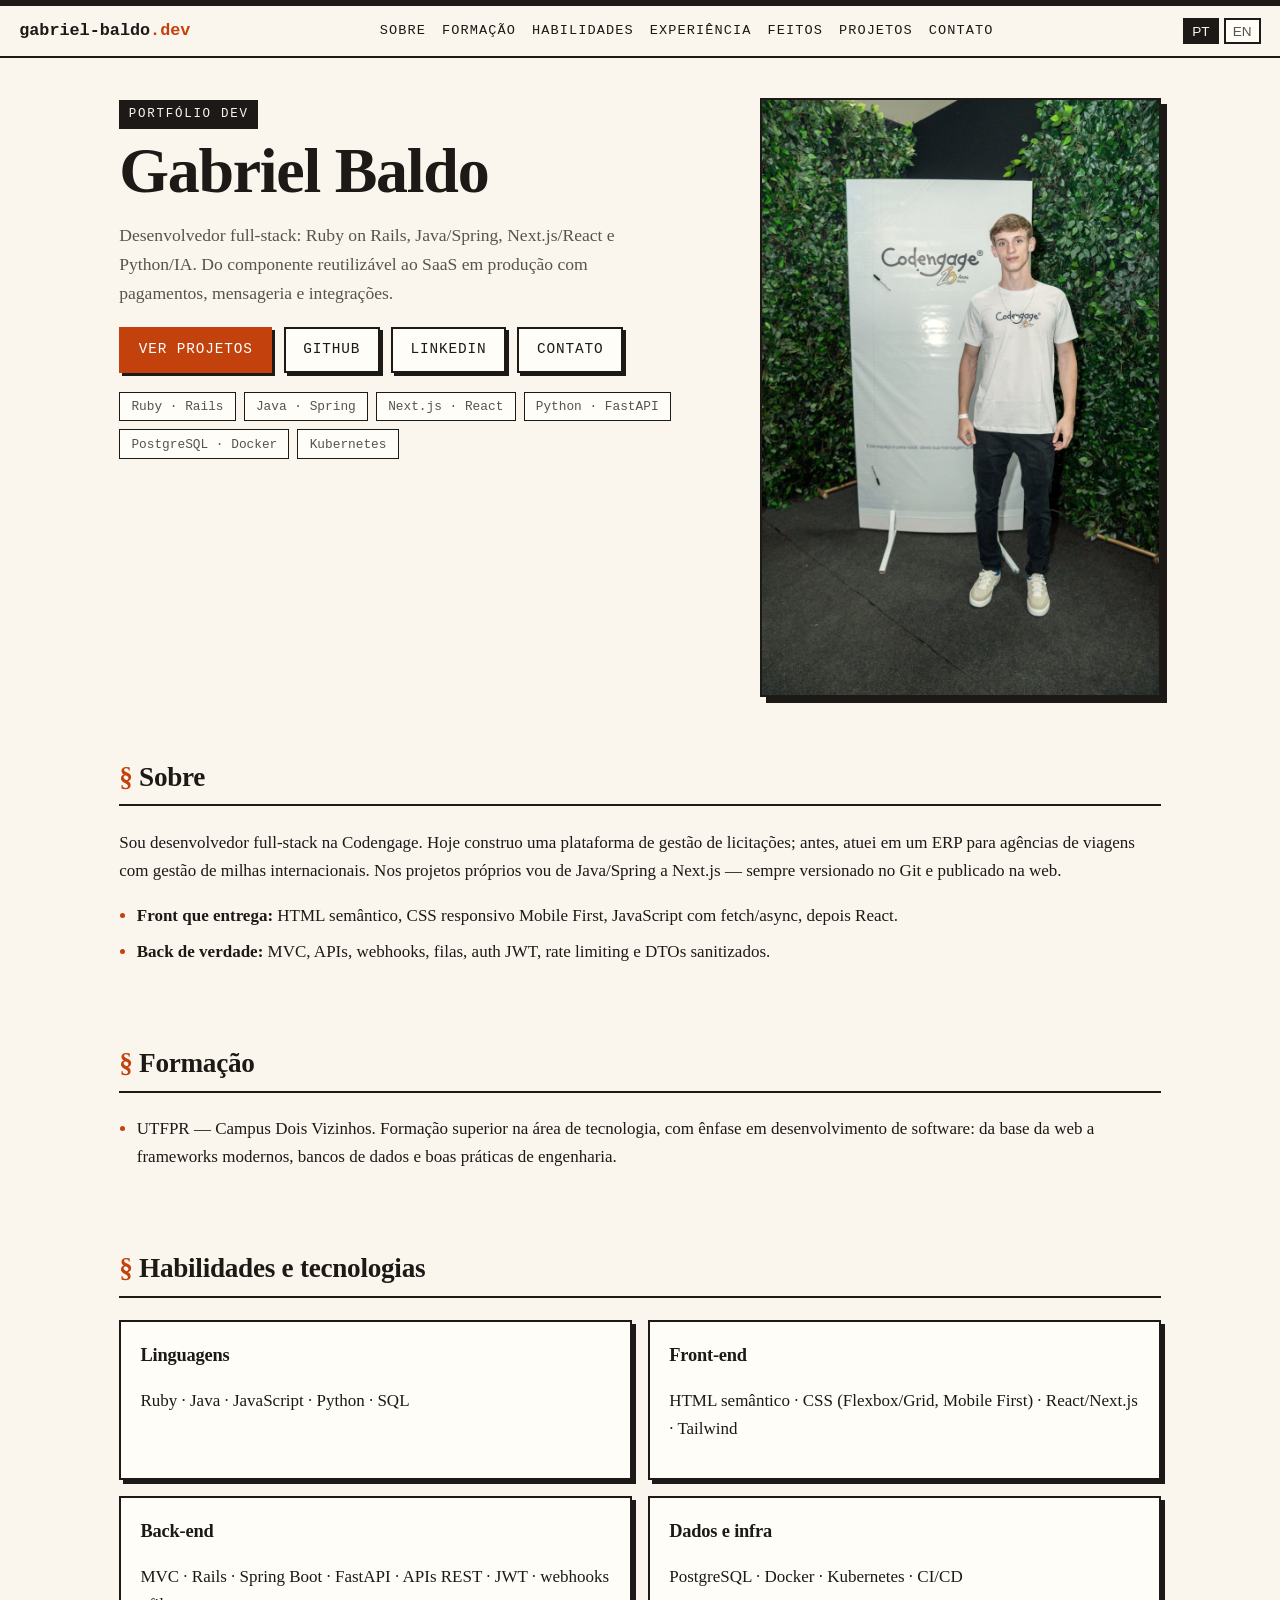
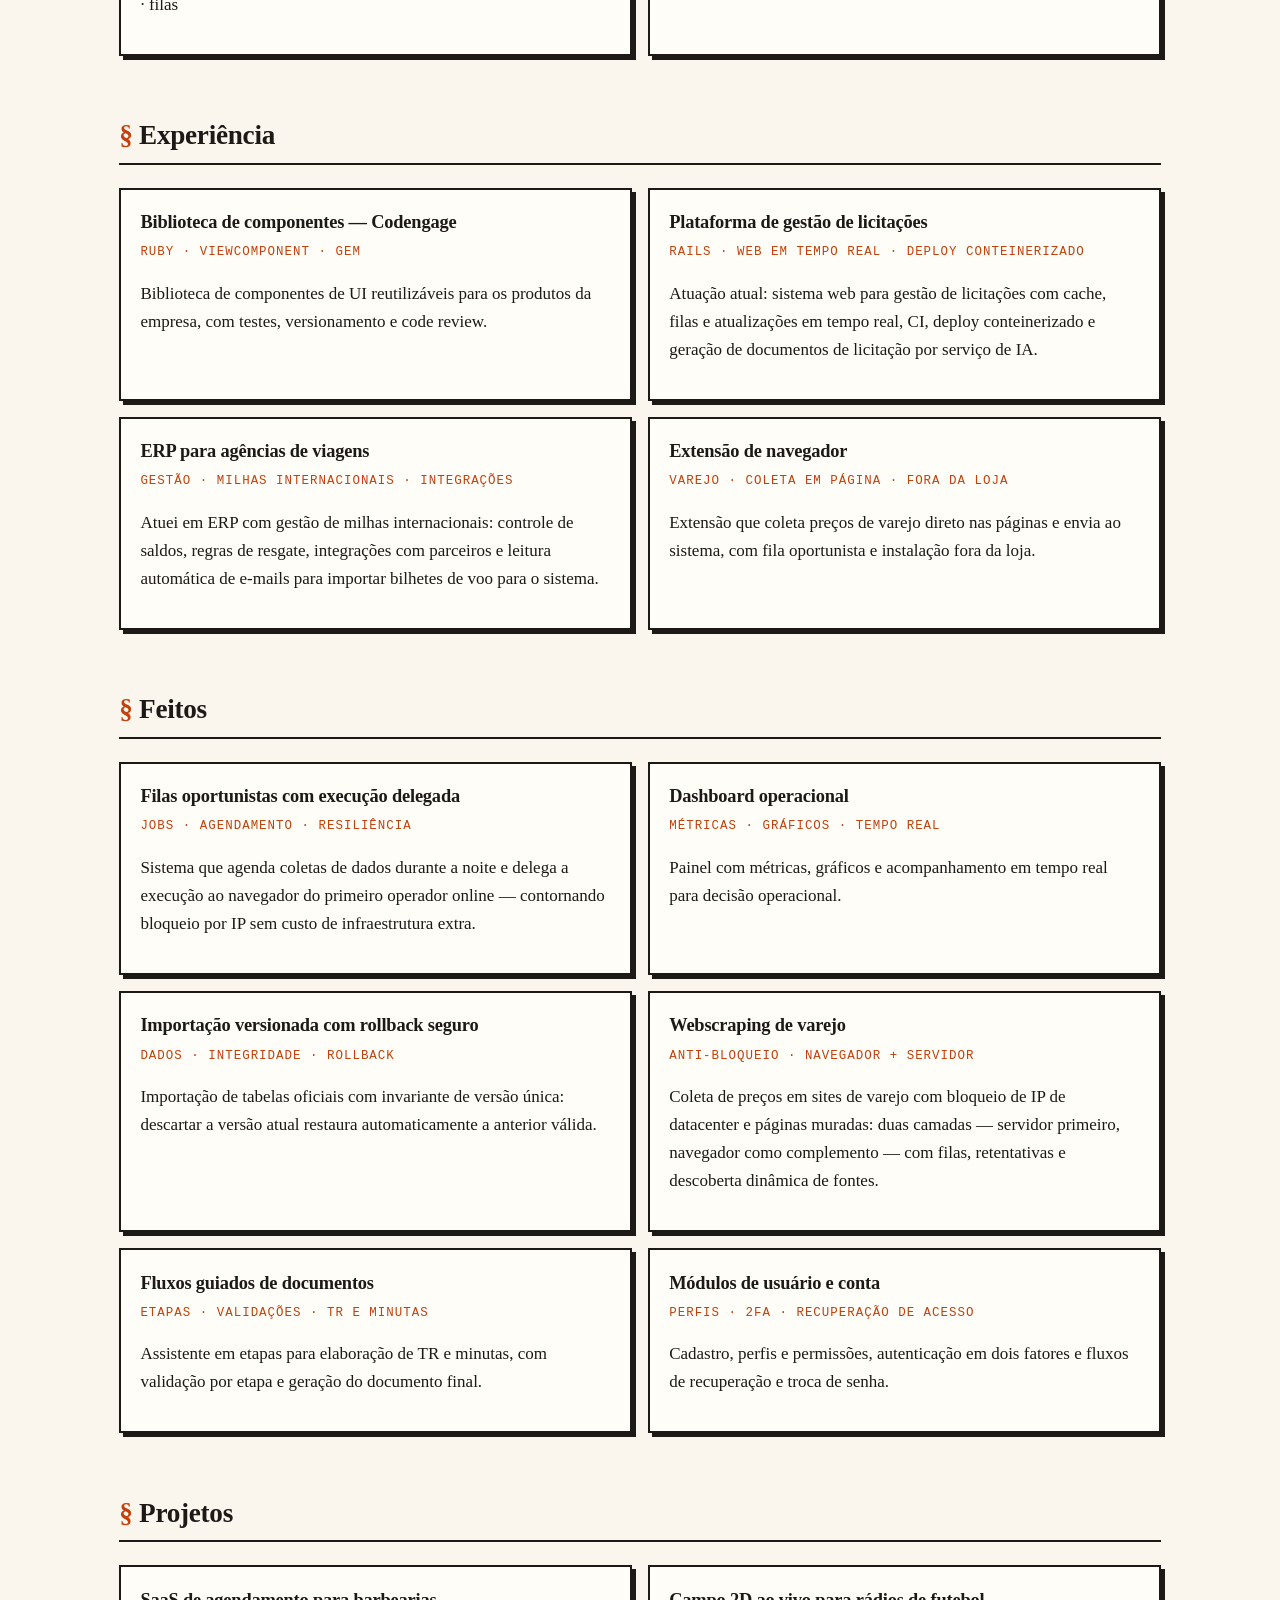
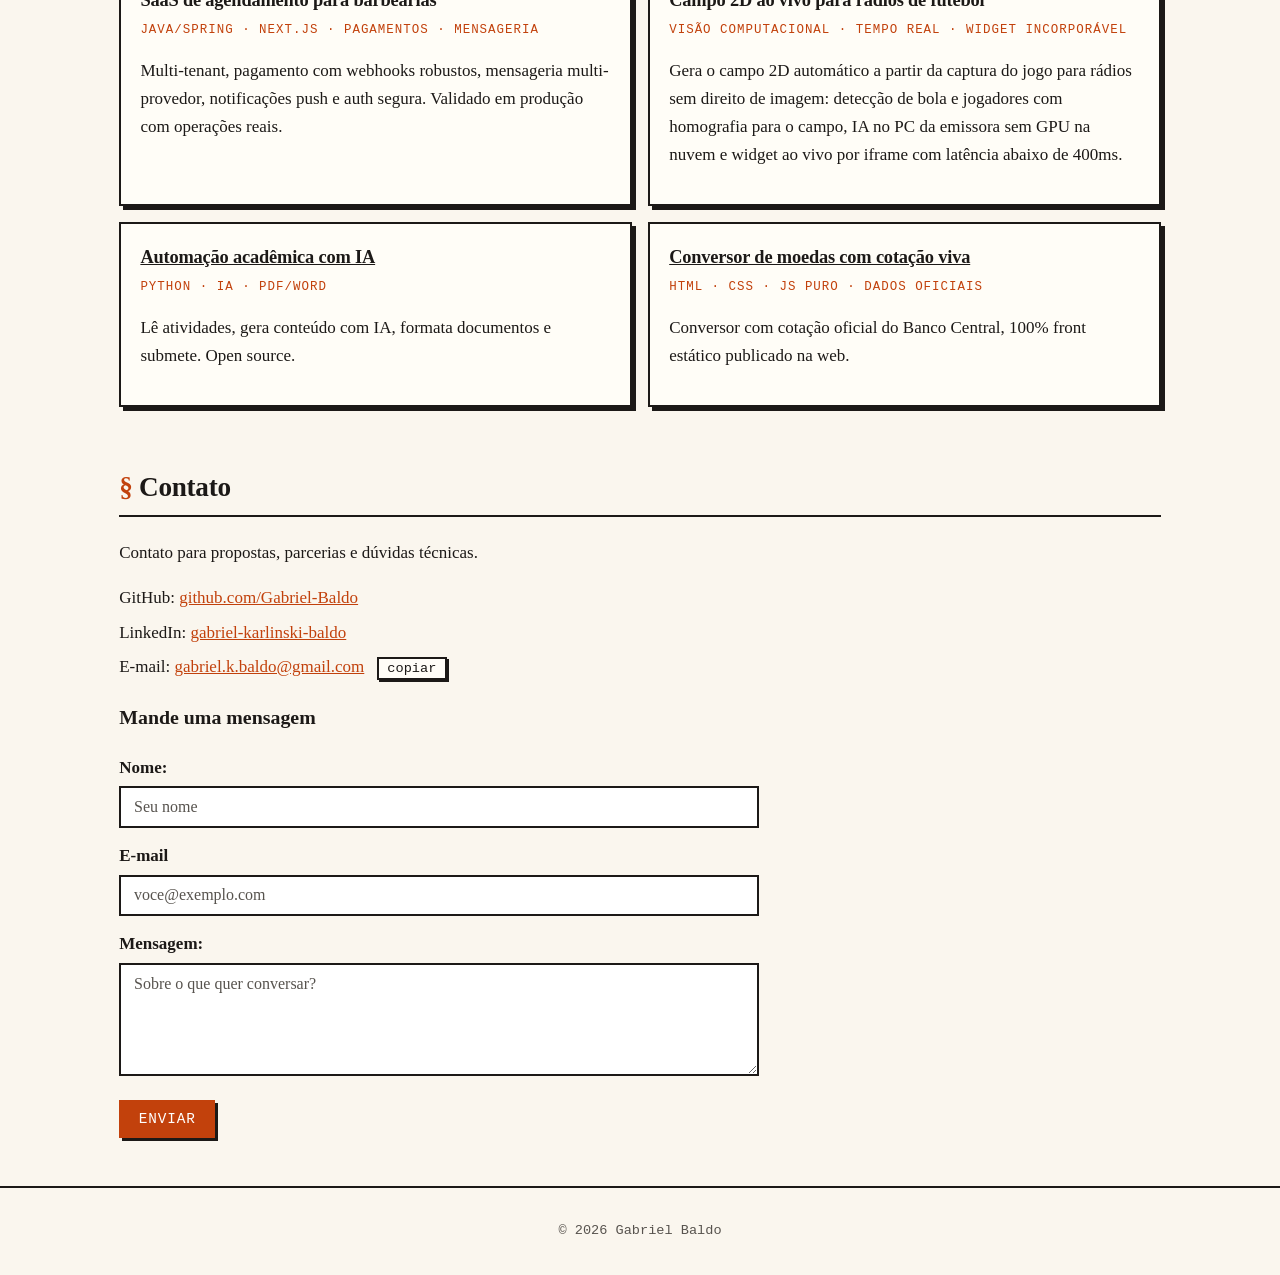
==== commit 69c32b3f: "feat: card do futebol com detalhes reais (deteccao, homografia, widget)" ====
--- a/index.html
+++ b/index.html
@@ -166,9 +166,9 @@
           <p data-i18n="proj.c1p">Multi-tenant, pagamento com webhooks robustos, mensageria multi-provedor, notificações push e auth segura. Validado em produção com operações reais.</p>
         </article>
         <article class="card">
-          <h3 data-i18n="proj.c2h">Plataforma de lances no futebol</h3>
-          <p class="meta" data-i18n="proj.c2m">Java · Computação gráfica · Docker</p>
-          <p data-i18n="proj.c2p">Negócio de análise de futebol com mapeamento por computação gráfica que detalha lance a lance, com backend, frontend e app desktop orquestrados via compose.</p>
+          <h3 data-i18n="proj.c2h">Campo 2D ao vivo para rádios de futebol</h3>
+          <p class="meta" data-i18n="proj.c2m">Visão computacional · Tempo real · Widget incorporável</p>
+          <p data-i18n="proj.c2p">Gera o campo 2D automático a partir da captura do jogo para rádios sem direito de imagem: detecção de bola e jogadores com homografia para o campo, IA no PC da emissora sem GPU na nuvem e widget ao vivo por iframe com latência abaixo de 400ms.</p>
         </article>
         <article class="card">
           <h3><a href="https://github.com/Gabriel-Baldo/moodle-workflow" target="_blank" rel="noopener" data-i18n="proj.c3h">Automação acadêmica com IA</a></h3>
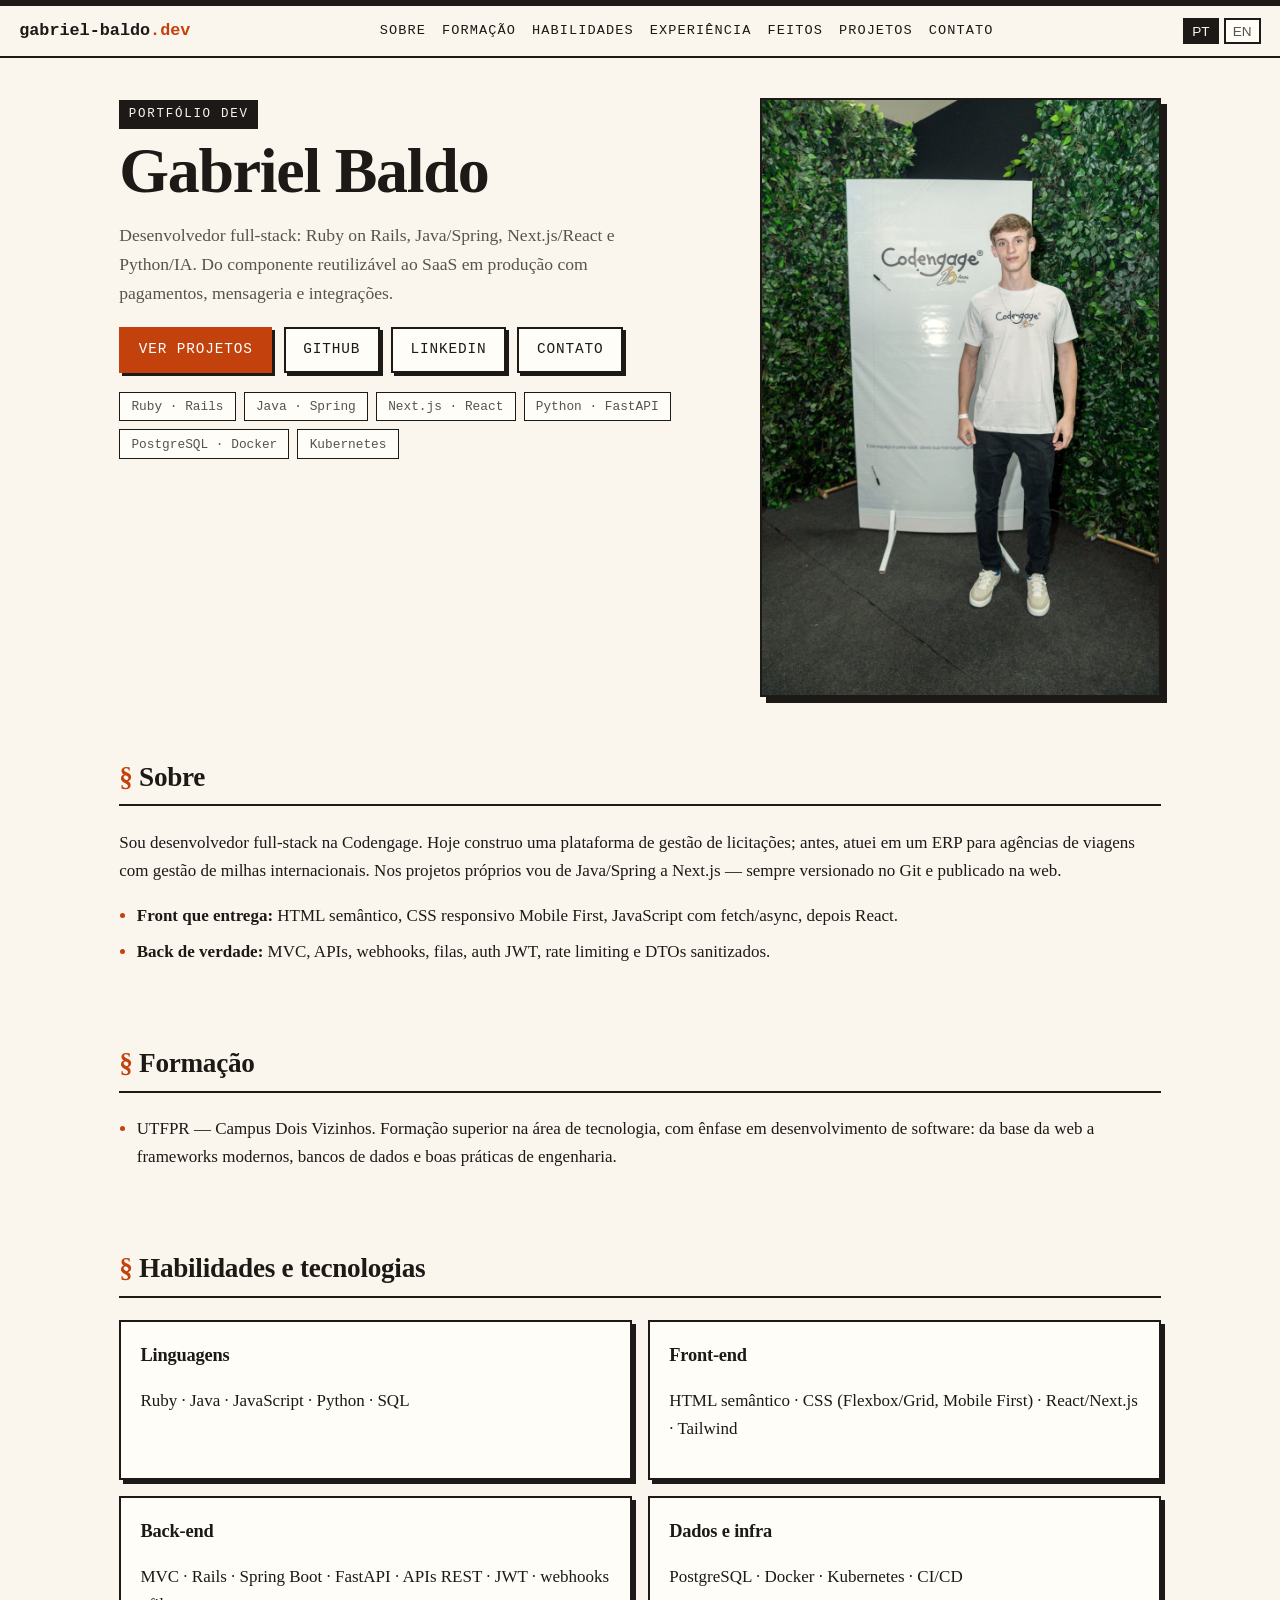
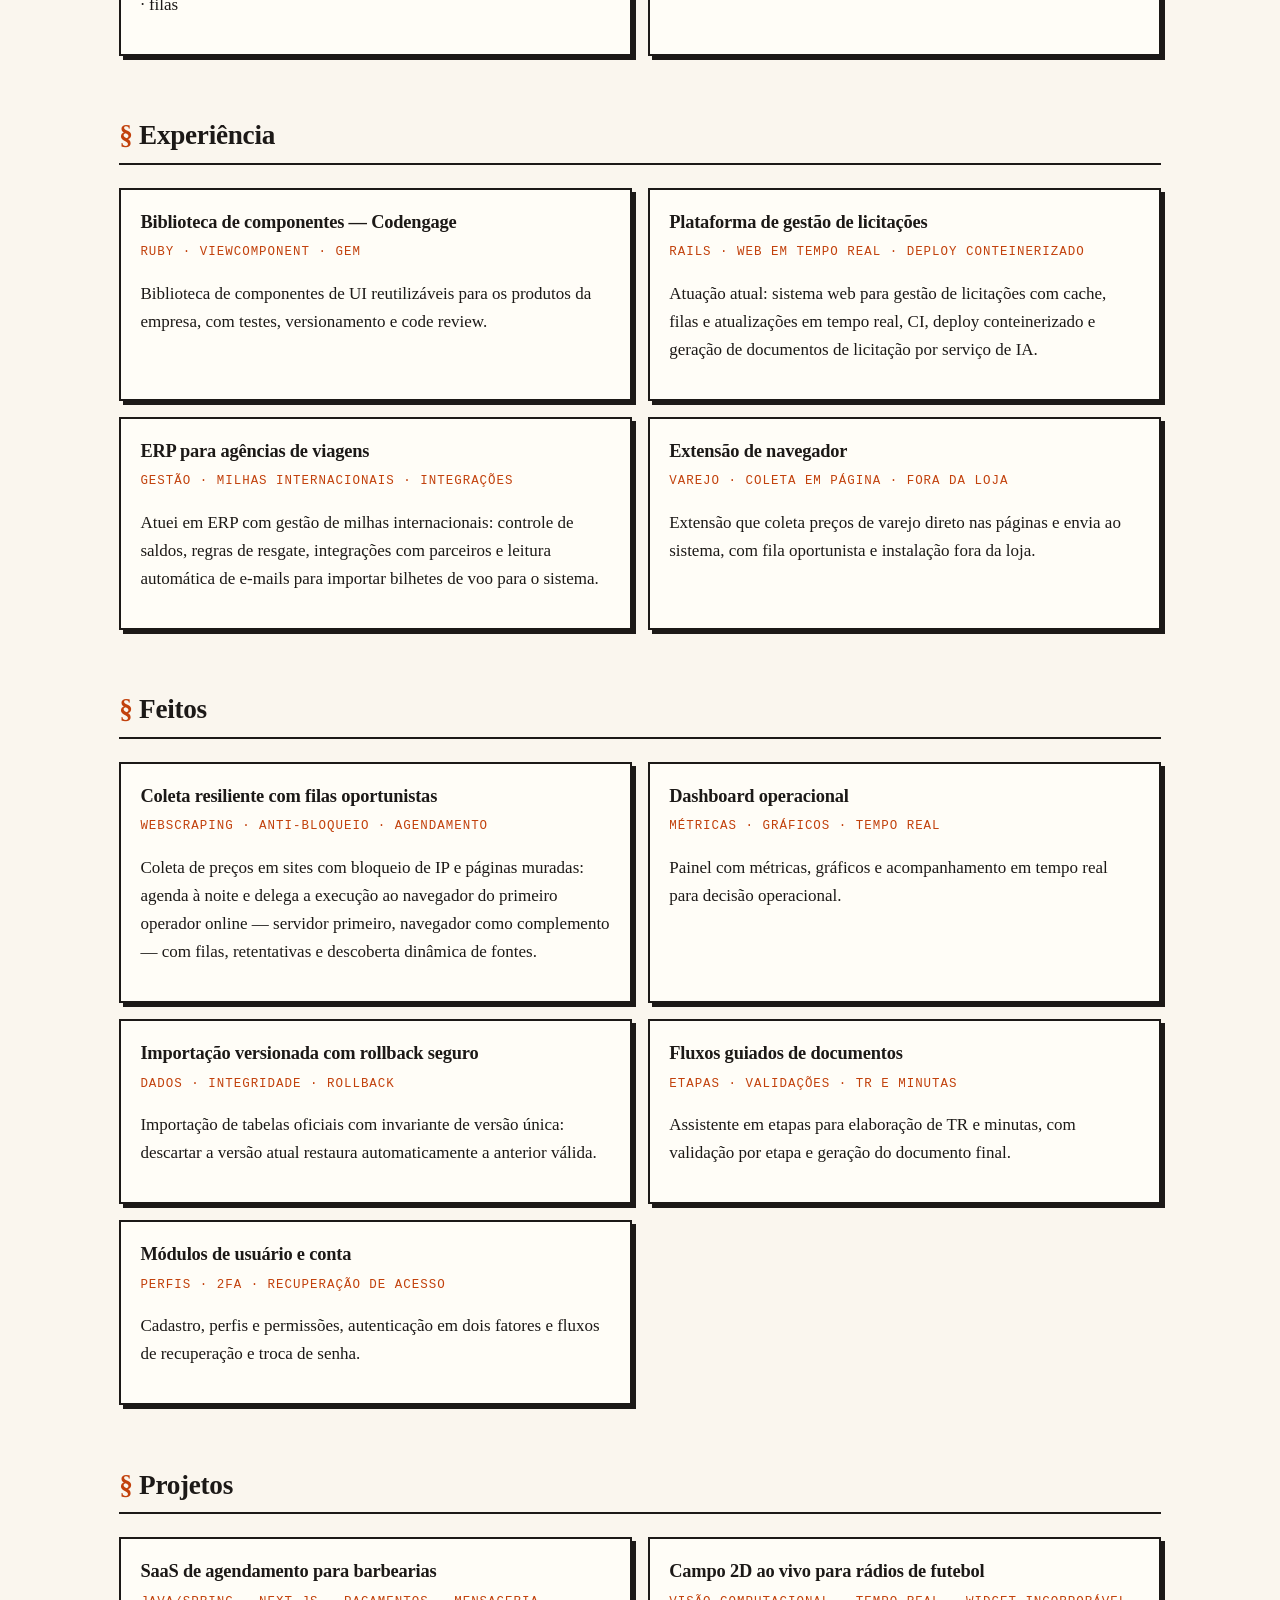
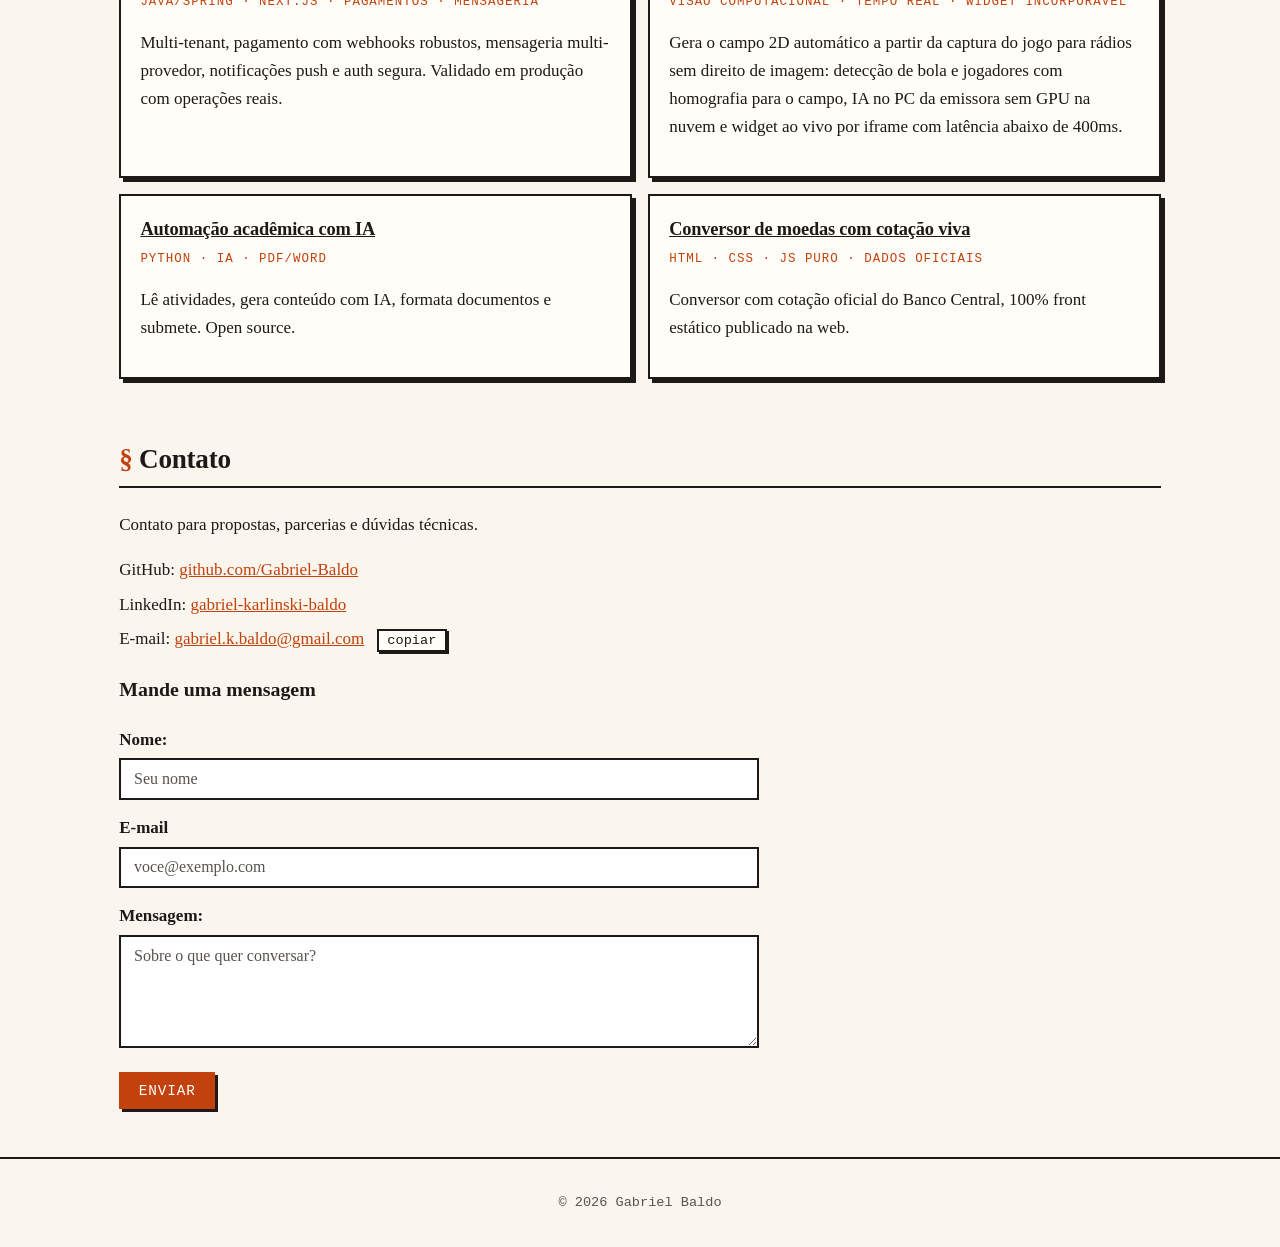
==== commit 1adcc1fa: "feat: filas absorve webscraping, remove duplicado" ====
--- a/index.html
+++ b/index.html
@@ -125,9 +125,9 @@
       <h2 data-i18n="feat.h2">Feitos</h2>
       <div class="grid">
         <article class="card">
-          <h3 data-i18n="feat.c1h">Filas oportunistas com execução delegada</h3>
-          <p class="meta" data-i18n="feat.c1m">Jobs · Agendamento · Resiliência</p>
-          <p data-i18n="feat.c1p">Sistema que agenda coletas de dados durante a noite e delega a execução ao navegador do primeiro operador online — contornando bloqueio por IP sem custo de infraestrutura extra.</p>
+          <h3 data-i18n="feat.c1h">Coleta resiliente com filas oportunistas</h3>
+          <p class="meta" data-i18n="feat.c1m">Webscraping · Anti-bloqueio · Agendamento</p>
+          <p data-i18n="feat.c1p">Coleta de preços em sites com bloqueio de IP e páginas muradas: agenda à noite e delega a execução ao navegador do primeiro operador online — servidor primeiro, navegador como complemento — com filas, retentativas e descoberta dinâmica de fontes.</p>
         </article>
         <article class="card">
           <h3 data-i18n="feat.c2h">Dashboard operacional</h3>
@@ -138,11 +138,6 @@
           <h3 data-i18n="feat.c3h">Importação versionada com rollback seguro</h3>
           <p class="meta" data-i18n="feat.c3m">Dados · Integridade · Rollback</p>
           <p data-i18n="feat.c3p">Importação de tabelas oficiais com invariante de versão única: descartar a versão atual restaura automaticamente a anterior válida.</p>
-        </article>
-        <article class="card">
-          <h3 data-i18n="feat.c4h">Webscraping de varejo</h3>
-          <p class="meta" data-i18n="feat.c4m">Anti-bloqueio · Navegador + servidor</p>
-          <p data-i18n="feat.c4p">Coleta de preços em sites de varejo com bloqueio de IP de datacenter e páginas muradas: duas camadas — servidor primeiro, navegador como complemento — com filas, retentativas e descoberta dinâmica de fontes.</p>
         </article>
         <article class="card">
           <h3 data-i18n="feat.c5h">Fluxos guiados de documentos</h3>
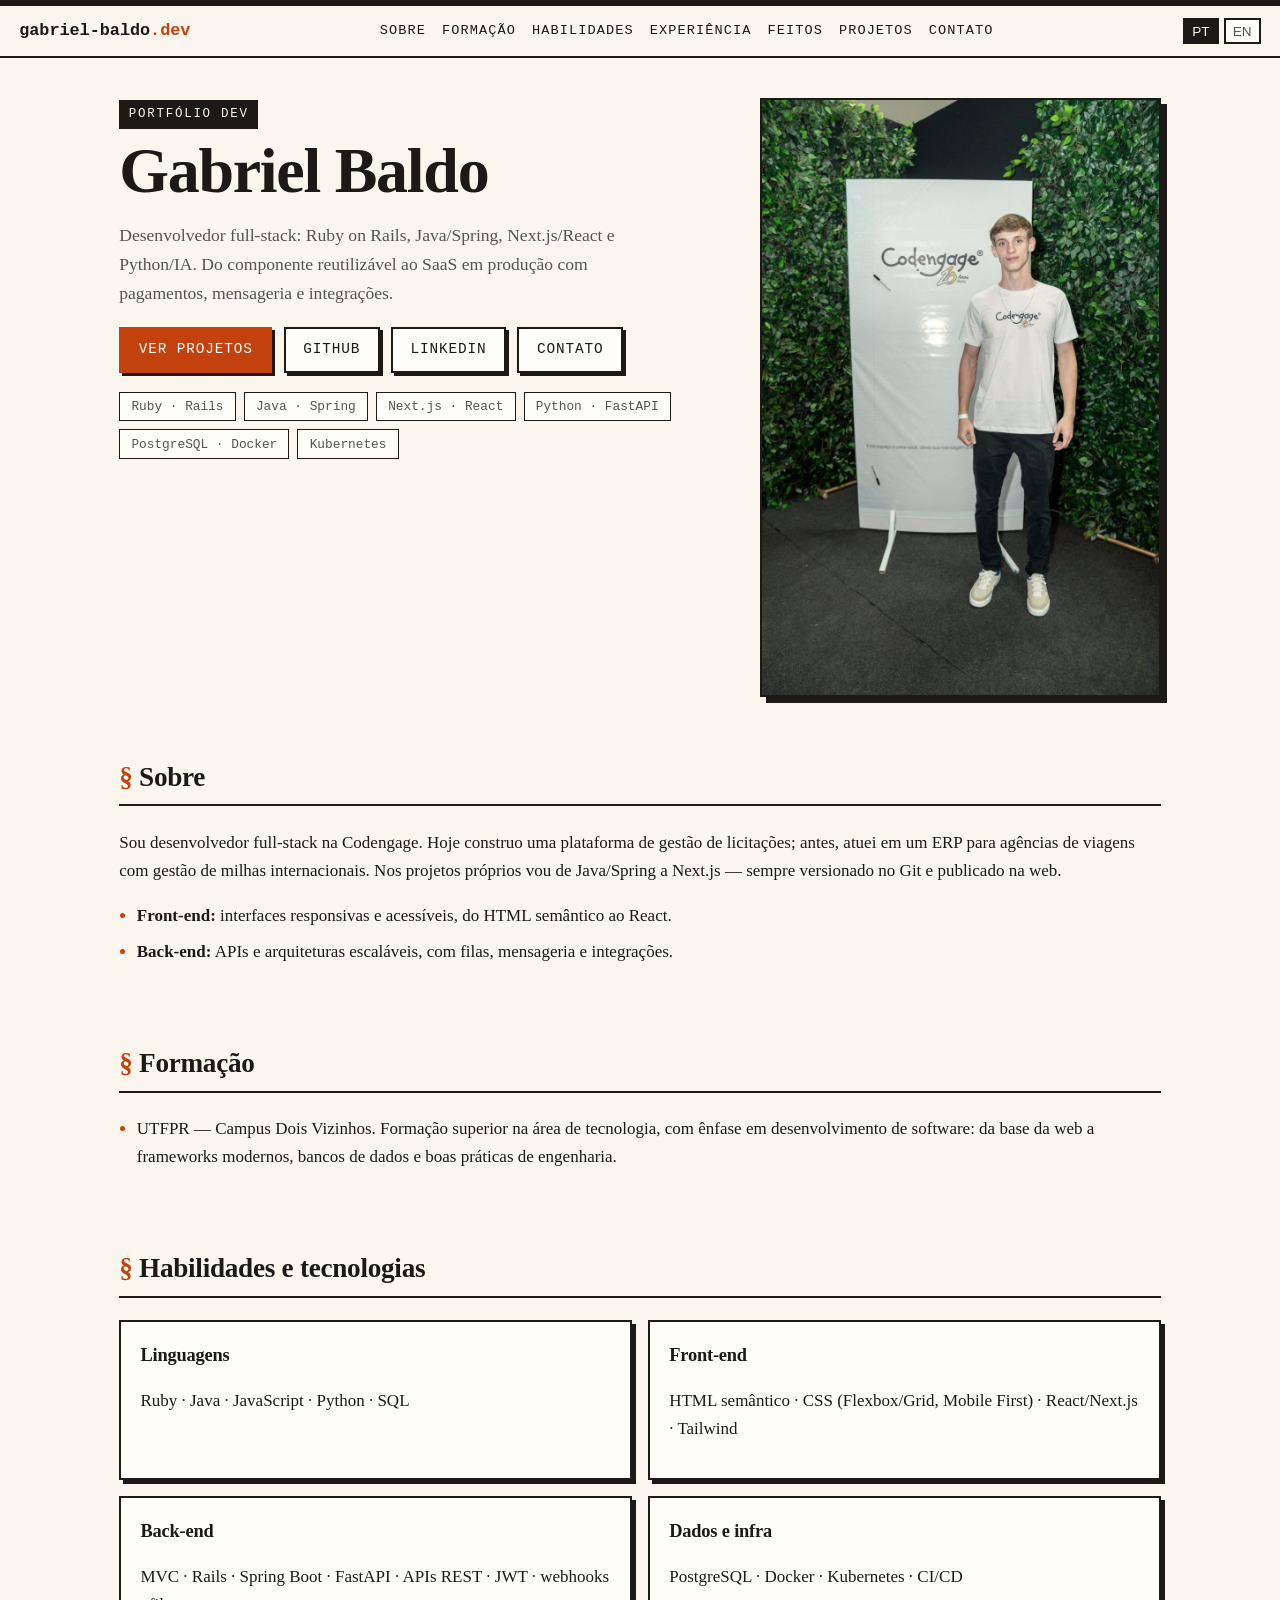
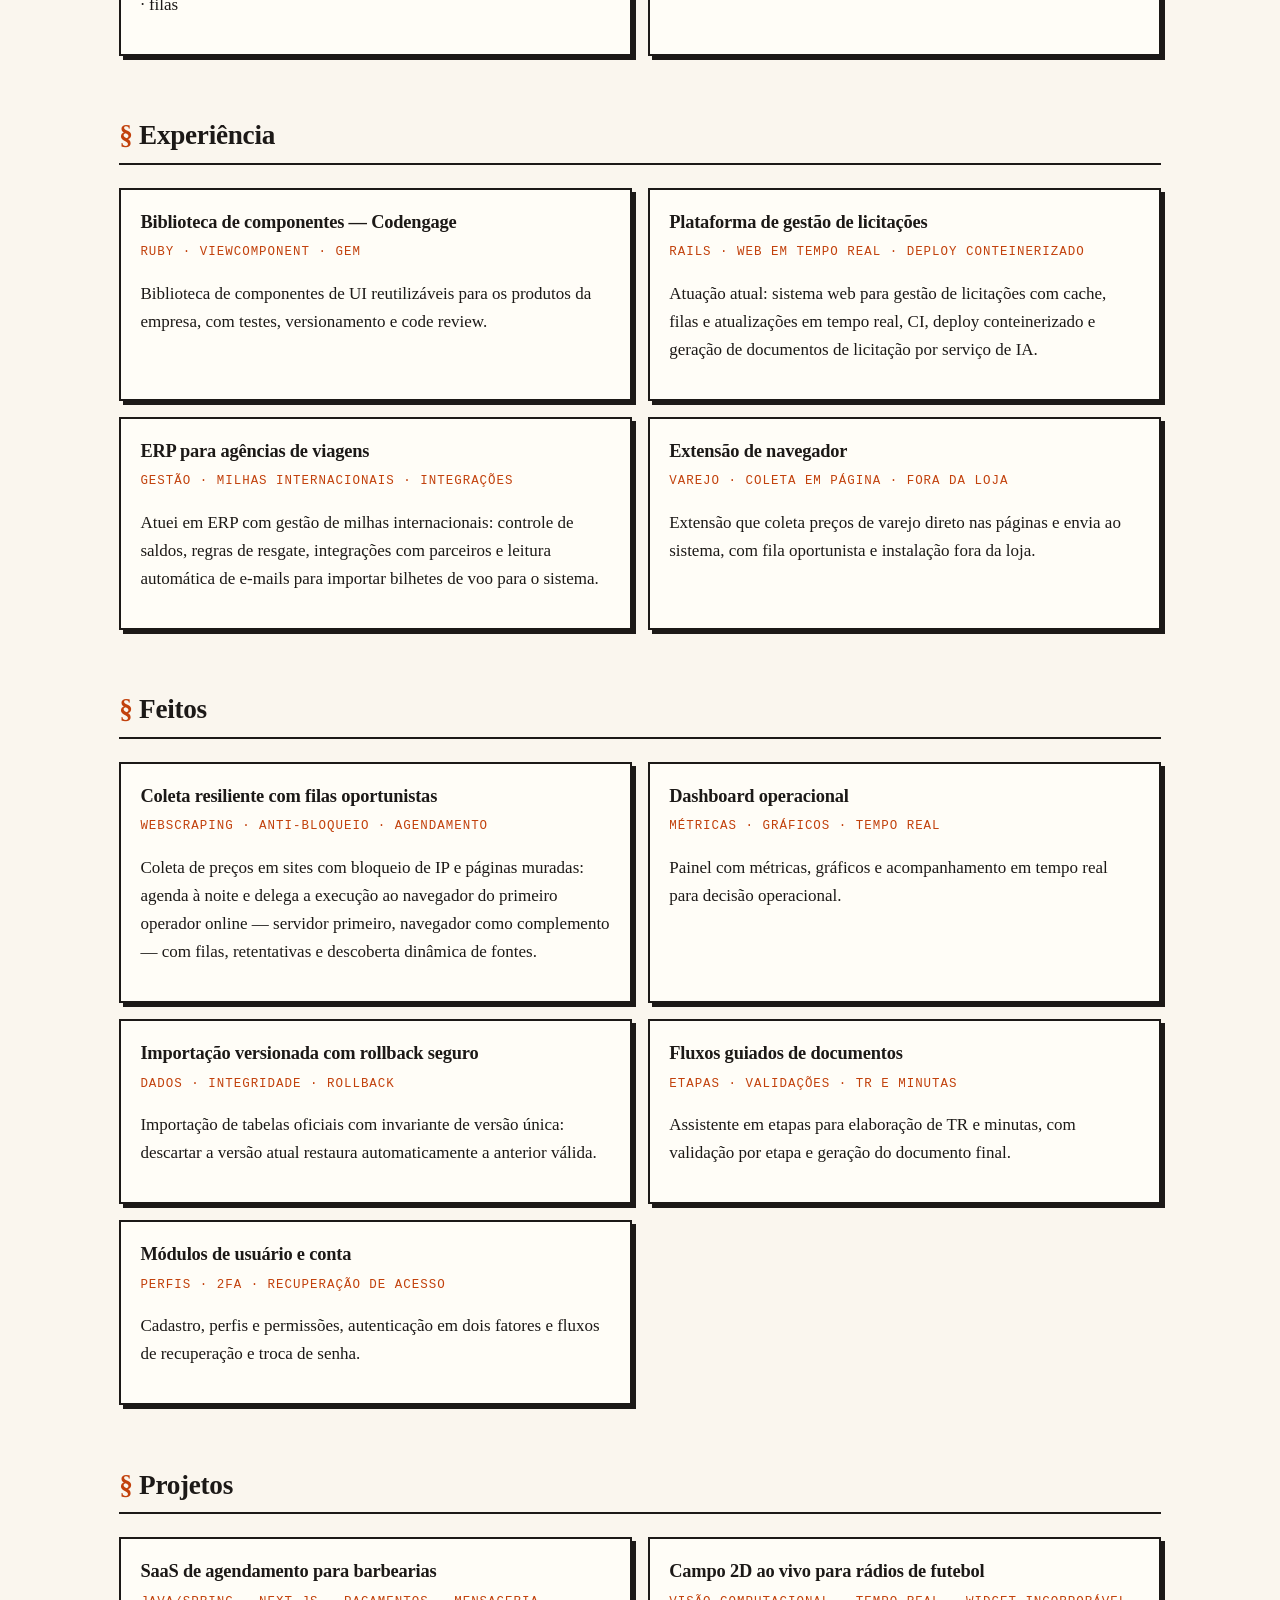
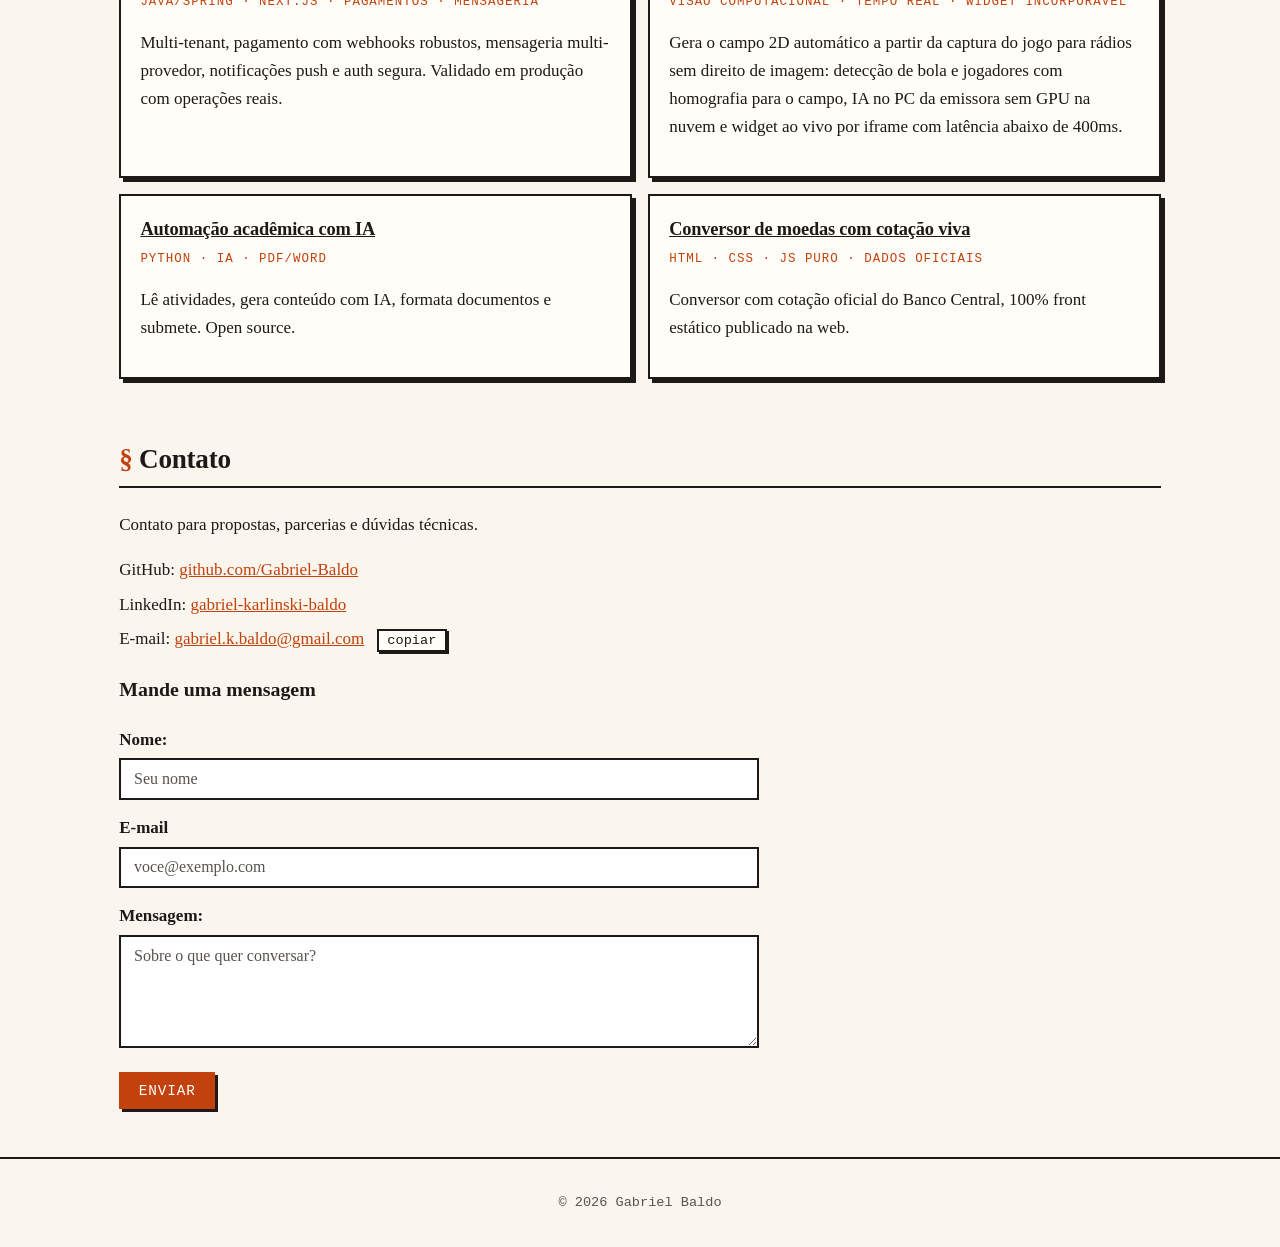
==== commit 7d934767: "fix: bullets sobre objetivos e gerais" ====
--- a/index.html
+++ b/index.html
@@ -61,8 +61,8 @@
       <h2 data-i18n="sobre.h2">Sobre</h2>
       <p data-i18n="sobre.p">Sou desenvolvedor full-stack na Codengage. No dia a dia construo uma plataforma de gestão de licitações e um ERP para agências de viagens com gestão de milhas internacionais. Nos projetos próprios vou de Java/Spring a Next.js — sempre versionado no Git e publicado na web.</p>
       <ul class="destaques">
-        <li data-i18n-html="sobre.li1"><strong>Front que entrega:</strong> HTML semântico, CSS responsivo Mobile First, JavaScript com fetch/async, depois React.</li>
-        <li data-i18n-html="sobre.li2"><strong>Back de verdade:</strong> MVC, APIs, webhooks, filas, auth JWT, rate limiting e DTOs sanitizados.</li>
+        <li data-i18n-html="sobre.li1"><strong>Front-end:</strong> interfaces responsivas e acessíveis, do HTML semântico ao React.</li>
+        <li data-i18n-html="sobre.li2"><strong>Back-end:</strong> APIs e arquiteturas escaláveis, com filas, mensageria e integrações.</li>
       </ul>
     </section>
 
